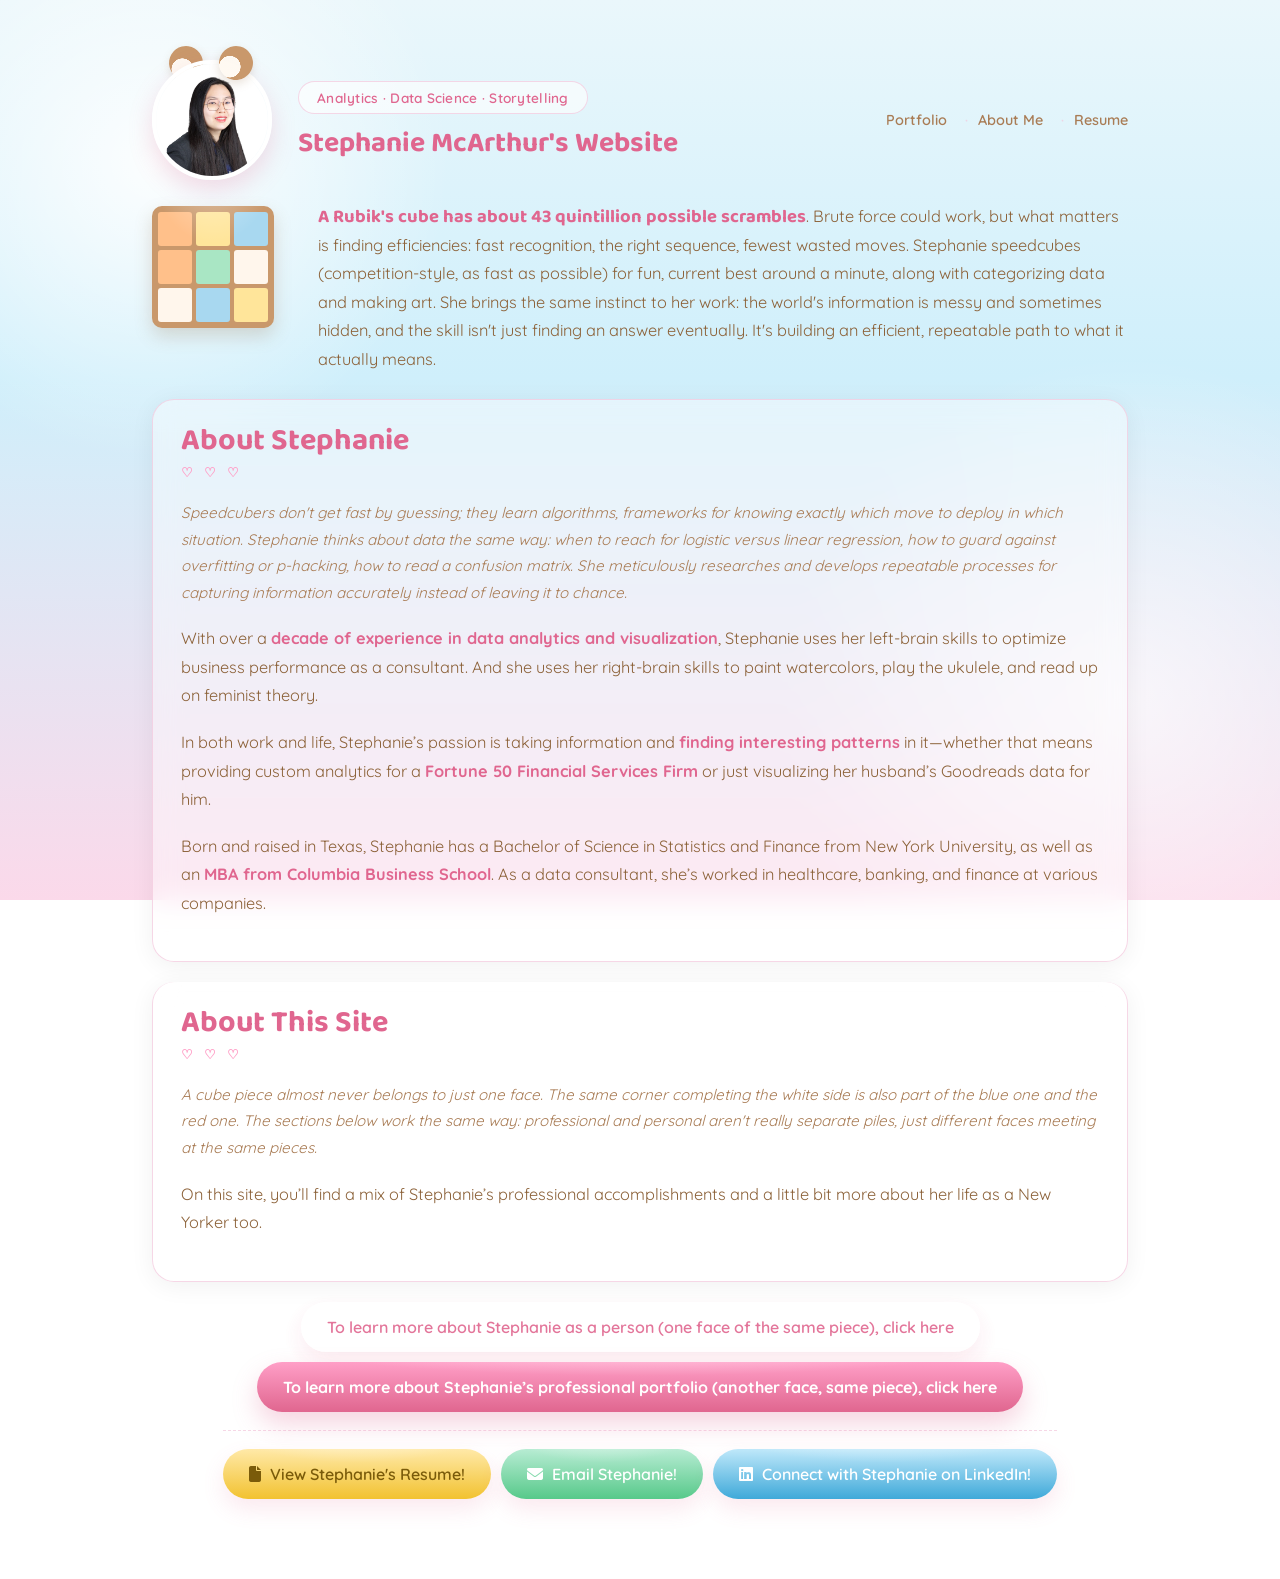
==== index.html @ 8826d3f8 "Add scroll-triggered reveal animation to the landing page: header, hero lockup, both About panels, a" ====
<!doctype html>
<html lang="en">
  <head>
    <meta charset="utf-8">
    <meta name="viewport" content="width=device-width, initial-scale=1">
    <title>Stephanie McArthur</title>

    <!-- Google Fonts: Baloo 2 (rounded, playful, used for headings)
         and Quicksand (rounded, soft, used for body text) -->
    <link href="https://fonts.googleapis.com/css2?family=Baloo+2:wght@500;700&family=Quicksand:wght@400;600;700&display=swap" rel="stylesheet">

    <!-- Font Awesome: icon set used for the envelope/LinkedIn/resume icons in the buttons below -->
    <link
      rel="stylesheet"
      href="https://cdnjs.cloudflare.com/ajax/libs/font-awesome/6.4.0/css/all.min.css"
      integrity="sha512-p/w0U0Gx1nthvC0DtM1kV1Sg1nI0uG8GPLr+ZKoMxRunMeEMxq7xMDBkjuKoa1x2DEGqM4rYh4hZgYUX0wsKAQ=="
      crossorigin="anonymous"
      referrerpolicy="no-referrer"
    />

    <!-- All colors, fonts, and layout rules live in this one shared stylesheet,
         used by index.html, about.html, and portfolio.html -->
    <link rel="stylesheet" href="styles.css">
  </head>
  <!-- "landing-page" class lets styles.css strip away the rounded-card look
       (background/border/shadow) that about.html and portfolio.html still use,
       so this page's content sits directly on the gradient background in
       full-width bands instead of one boxed rectangle. See the long comment
       on ".landing-page .wrap" in styles.css for the reasoning. -->
  <body class="landing-page">
    <div class="wrap">

      <!-- Asymmetric header row: photo + name/eyebrow side by side instead of
           a centered stacked block. Photo stays modest-sized (not a giant
           full-bleed hero image) — this is meant to feel personal, not like
           a billboard. Nav pills pinned top-right. Collapses to stacked/
           centered on mobile (see the @media rule in styles.css). -->
      <div class="site-header reveal">
        <div class="hero-row">
          <div class="hero-photo">
            <!-- Bear ears now anchor to the photo itself instead of a card edge,
                 since there's no more boxed card for them to peek above -->
            <img class="portrait" src="images/linkedin-headshot.jpg" alt="Stephanie McArthur">
          </div>
          <div class="hero-heading">
            <span class="eyebrow">Analytics · Data Science · Storytelling</span>
            <h1>Stephanie McArthur's Website</h1>
          </div>
        </div>

        <!-- Quick nav: lets anyone in a hurry (like a recruiter skimming)
             jump straight to Portfolio/About/Resume without scrolling
             through all the paragraph text below.
             "Portfolio" is styled as the bolder/primary button since that's
             the link most useful to an employer visiting the site. -->
        <div class="quick-nav">
          <a class="quick-link quick-link-primary" href="portfolio.html">Portfolio</a>
          <a class="quick-link" href="about.html">About Me</a>
          <a class="quick-link" href="Stephanie_McArthur_Resume.pdf" target="_blank" rel="noopener">Resume</a>
        </div>
      </div>

      <!-- Hero lockup: the cube grid and the hero paragraph sit side by side
           in one flex row (cube left, text right), instead of stacked as two
           separate centered/left-aligned blocks. This solves two problems at
           once: the cube is no longer a small object stranded alone on a wide
           line, and the paragraph can stretch across the rest of the column,
           which removes the dead band that used to sit on the page's right
           side. Stacks back to vertical (cube above text) on mobile — see
           the @media rule in styles.css. -->
      <div class="hero-lockup reveal reveal-2">

        <!-- 3x3 grid styled like one face of a Rubik's cube. Starts in a
             "scrambled" arrangement, then periodically snaps to a solved
             (single-color) state and back — driven by the script at the
             bottom of this file -->
        <div class="cube-grid" aria-hidden="true">
          <span></span><span></span><span></span>
          <span></span><span></span><span></span>
          <span></span><span></span><span></span>
        </div>

        <!-- This is the landing page's one hero paragraph — combines the
             cube-permutation-group metaphor with the personal details that
             used to sit in a separate paragraph below it (categorizing data,
             making art, best cube-solving time) -->
        <p class="cube-tagline"><span class="lead-in">A Rubik's cube has about 43 quintillion possible scrambles</span>. Brute force could work, but what matters is finding efficiencies: fast recognition, the right sequence, fewest wasted moves. Stephanie speedcubes (competition-style, as fast as possible) for fun, current best around a minute, along with categorizing data and making art. She brings the same instinct to her work: the world's information is messy and sometimes hidden, and the skill isn't just finding an answer eventually. It's building an efficient, repeatable path to what it actually means.</p>

      </div>

      <!-- .content-block wraps each "About ___" section so CSS can add a divider
           and extra spacing between them (see ".content-block + .content-block" in styles.css) -->
      <div class="content-block reveal reveal-3">
        <h2>About Stephanie</h2>
        <p class="cube-bridge">Speedcubers don't get fast by guessing; they learn algorithms, frameworks for knowing exactly which move to deploy in which situation. Stephanie thinks about data the same way: when to reach for logistic versus linear regression, how to guard against overfitting or p-hacking, how to read a confusion matrix. She meticulously researches and develops repeatable processes for capturing information accurately instead of leaving it to chance.</p>
        <p>With over a <strong>decade of experience in data analytics and visualization</strong>, Stephanie uses her left-brain skills to optimize business performance as a consultant. And she uses her right-brain skills to paint watercolors, play the ukulele, and read up on feminist theory.</p>
        <p>In both work and life, Stephanie’s passion is taking information and <strong>finding interesting patterns</strong> in it—whether that means providing custom analytics for a <strong>Fortune 50 Financial Services Firm</strong> or just visualizing her husband’s Goodreads data for him. </p>
        <p>Born and raised in Texas, Stephanie has a Bachelor of Science in Statistics and Finance from New York University, as well as an <strong>MBA from Columbia Business School</strong>. As a data consultant, she’s worked in healthcare, banking, and finance at various companies.</p>
      </div>

      <div class="content-block reveal reveal-4">
        <h2>About This Site</h2>
        <p class="cube-bridge">A cube piece almost never belongs to just one face. The same corner completing the white side is also part of the blue one and the red one. The sections below work the same way: professional and personal aren't really separate piles, just different faces meeting at the same pieces.</p>
        <p>On this site, you’ll find a mix of Stephanie’s professional accomplishments and a little bit more about her life as a New Yorker too.</p>
      </div>

      <!-- Full nav at the bottom of the page, for anyone who scrolled through
           all the text above (as opposed to the "quick-nav" shortcut near the top).
           Split into two .nav-row groups so related buttons sit together:
           1) the two page links (About / Portfolio)
           2) resume + contact methods (email / LinkedIn), separated by a dashed divider -->
      <nav class="reveal reveal-5">
        <div class="nav-row">
          <a class="link link-secondary" href="about.html">To learn more about Stephanie as a person (one face of the same piece), click here</a>
          <a class="link link-primary" href="portfolio.html">To learn more about Stephanie’s professional portfolio (another face, same piece), click here</a>
        </div>
        <div class="nav-row nav-row-contact">
          <a
            class="social-button resume"
            href="Stephanie_McArthur_Resume.pdf"
            target="_blank"
            rel="noopener"
            title="View Stephanie's Resume!"
          >
            <i class="fa-solid fa-file"></i>
            View Stephanie's Resume!
          </a>
          <a
            class="social-button email"
            href="mailto:shlin475@gmail.com"
            title="Email Stephanie"
          >
            <i class="fa-solid fa-envelope"></i>
            Email Stephanie!
          </a>
          <a
            class="social-button linkedin"
            href="https://www.linkedin.com/in/stephanie-mcarthur-00371955/"
            target="_blank"
            rel="noopener"
            title="Connect on LinkedIn"
          >
            <i class="fab fa-linkedin"></i>
            Connect with Stephanie on LinkedIn!
          </a>
        </div>
      </nav>
    </div>

    <script>
      // Randomizes the little cube-face grid under the h1: repeatedly
      // scrambles to random colors, then briefly "solves" to one random
      // color, then scrambles again — a real random shuffle each time,
      // not a fixed repeating pattern.
      (function () {
        var colors = ['#FFF6EC', '#FFE59A', '#FF9EB0', '#FFC08A', '#A9E6C4', '#A8D8F0'];
        var cells = document.querySelectorAll('.cube-grid span');

        function randomColor() {
          return colors[Math.floor(Math.random() * colors.length)];
        }

        function scramble() {
          cells.forEach(function (cell) {
            cell.style.background = randomColor();
          });
        }

        function solve() {
          var solvedColor = randomColor();
          cells.forEach(function (cell) {
            cell.style.background = solvedColor;
          });
        }

        function loop() {
          scramble();
          setTimeout(function () {
            solve();
            setTimeout(loop, 2200);
          }, 2600);
        }

        if (cells.length) {
          loop();
        }
      })();
    </script>

    <script>
      // Scroll reveal: each ".reveal" section (header, hero lockup, the two
      // About panels, bottom nav) starts faded/dropped via CSS, then gets an
      // "is-visible" class added when it scrolls into view, which is what
      // actually triggers the bounce transition (see ".reveal" in styles.css).
      // Unlike a typical "animate once" reveal, this REMOVES the class again
      // when a section scrolls back out of view, so scrolling up and back
      // down re-plays the animation every time — that repeat was requested
      // specifically, not an oversight.
      (function () {
        if (window.matchMedia('(prefers-reduced-motion: reduce)').matches) {
          // Respect the OS-level motion preference: skip the observer
          // entirely and just show everything, no animation at all
          document.querySelectorAll('.reveal').forEach(function (el) {
            el.classList.add('is-visible');
          });
          return;
        }

        var sections = document.querySelectorAll('.reveal');

        var observer = new IntersectionObserver(function (entries) {
          entries.forEach(function (entry) {
            entry.target.classList.toggle('is-visible', entry.isIntersecting);
          });
        }, {
          threshold: 0.15,       // fires once ~15% of the section is on screen
          rootMargin: '0px 0px -8% 0px' // trigger slightly before the very
                                          // bottom edge, so it doesn't wait
                                          // until content is fully in view
        });

        sections.forEach(function (section) {
          observer.observe(section);
        });
      })();
    </script>
  </body>
</html>
---- styles.css ----
/* filename: styles.css
   Shared stylesheet used by index.html, about.html, and portfolio.html.
   Overall look: "kawaii + fruitiger aero" — soft sky gradient background,
   glossy pill-shaped buttons with a glass highlight, rounded cream card,
   bear-ear silhouettes peeking above the card (a nod to Rilakkuma),
   Baloo 2 for headings and Quicksand for body text. */

/* ---- Color/shadow variables, reused everywhere below via var(--name) ----
   Changing a value here updates it site-wide, instead of hunting down
   every place a color was used. */
:root{
  --sky-top:#EAF7FB;      /* background gradient: top of the sky */
  --sky-mid:#CFEFFB;      /* background gradient: middle of the sky */
  --sky-bottom:#FBD9EA;   /* background gradient: bottom, fades into pink */
  --panel:rgba(255,249,241,.92);      /* the cream card background (.wrap) */
  --panel-border:rgba(243,198,220,.7); /* soft pink border used on cards/dividers */
  --title:#E0668F;        /* main pink accent color, used for headings + primary buttons */
  --text:#8C6239;         /* body text color (warm brown) */
  --text-soft:#A97C55;    /* slightly lighter brown, used for photo captions */
  --white:#fff;
  --shadow:0 18px 45px rgba(224,102,143,.18);      /* big soft shadow under the main card */
  --shadow-soft:0 10px 22px rgba(224,102,143,.14);  /* smaller shadow under buttons */
  --btn:#fff;             /* button background (top of gradient) */
  --btn-hover:#FFF0F6;    /* button background on hover */
  --ear:#C9986B;          /* brown color for the bear-ear shapes above the card */
  --green1:#B7ECD3;       /* email button gradient, light green */
  --green2:#57C98A;       /* email button gradient, darker green */
  --blue1:#BFE8FA;        /* LinkedIn button gradient, light blue */
  --blue2:#3FA9D9;        /* LinkedIn button gradient, darker blue */
}

/* Makes width/height calculations include padding+border everywhere,
   so padding doesn't unexpectedly enlarge elements past their set width */
*{
  box-sizing:border-box;
}

/* Page background: a soft blue-to-pink vertical gradient plus two faint
   white "glow" spots in the corners, meant to evoke the 2000s
   "fruitiger aero" look (sky gradients + glassy highlights) */
body{
  margin:0;
  min-height:100vh;
  padding:40px 16px;
  font-family:"Quicksand", "Trebuchet MS", sans-serif;
  color:var(--text);
  background:
    radial-gradient(circle at 12% 18%, rgba(255,255,255,.9), transparent 22%),
    radial-gradient(circle at 88% 78%, rgba(255,255,255,.7), transparent 26%),
    linear-gradient(180deg, var(--sky-top), var(--sky-mid) 42%, var(--sky-bottom));
  background-attachment:fixed;
}

/* The big rounded cream card that holds each page's content.
   backdrop-filter gives a subtle frosted-glass blur to whatever
   shows through it (mostly just the background gradient here). */
.wrap{
  position:relative;
  max-width:760px;
  margin:0 auto;
  padding:36px 30px 40px;
  text-align:center;
  background:var(--panel);
  border:1px solid var(--panel-border);
  border-radius:32px;
  box-shadow:var(--shadow);
  backdrop-filter:blur(2px);
}

/* On the landing page specifically, strip away the card look entirely —
   no background, border, shadow, or blur — so the content sits directly
   on the page's gradient background in full-width bands instead of one
   boxed rectangle. This was the fix for the "rounded box floating on a
   gradient" look that reads as a generic AI-template layout. Text inside
   left-aligns instead of centering (see the "p" override below), while
   the box itself stays centered on the page — an earlier attempt at also
   left-anchoring the box itself left a large, unstructured empty area on
   the right with nothing in it, which read as broken rather than
   intentional. About and Portfolio pages keep the original boxed,
   centered look for now.
   WIDTH HISTORY, because this number has been fought over: 860px was the
   stable width while the cube and paragraph were separate stacked blocks
   (a 1140px attempt got reverted — it stretched the mismatch between the
   centered cube and the left-hugging text). Now that the cube and hero
   paragraph share one flex row (.hero-lockup below) that mismatch can't
   recur, and 1000px buys the header enough room for photo + name + nav
   to fit on a single line at common desktop widths, which 860px did not
   (the nav was wrapping onto its own orphan line under the title). */
.landing-page .wrap{
  max-width:1000px;
  padding:20px 12px 40px;
  background:none;
  border:none;
  box-shadow:none;
  backdrop-filter:none;
  text-align:left;
}

/* Paragraphs normally center themselves as a block (margin:0 auto, from
   the base "p" rule elsewhere in this file) even once text-align is set
   to left — text-align only affects the text INSIDE the box, not the
   box's own position. This override left-anchors the paragraph boxes
   themselves too, so they don't just have left-ragged text sitting in an
   otherwise still-centered column. Measure bumped from the base 660px to
   720px: ~75 characters per line, the top of the comfortable reading
   range, so the sections below the hero fill more of the wider 1000px
   column without becoming exhausting to read. Going wider than this
   trades readability for whitespace-filling, which isn't worth it — the
   full-width hero lockup and the content-block panels below already
   bound the column's right edge above and between these paragraphs. */
.landing-page .wrap p{
  max-width:720px;
  margin-left:0;
  margin-right:auto;
}

/* The quick-nav keeps its right-pinned alignment (justify-content plus
   margin-left:auto), so the header still frames the page's right edge. */

/* Hero lockup: cube on the left, hero paragraph filling the rest of the
   row. Replaces the old stacked arrangement, which had two failure modes
   we hit in sequence: a centered cube floating on its own axis against
   left-aligned text (read as accidental asymmetry), then a left-aligned
   cube sitting alone on a wide empty line (read as stranded). Putting
   the paragraph beside it gives the cube a reason to be where it is. */
.hero-lockup{
  display:flex;
  align-items:flex-start;  /* top-align, NOT stretch/center — the paragraph
                              is much taller than the cube, and centering
                              would float the cube weirdly in the middle
                              of the text block's height */
  gap:44px; /* was 30px — with the cube's own border sitting right at that
    edge, 30px read as the text touching the cube rather than two paired
    elements with breathing room between them */
  margin-bottom:26px;
}

/* Landing-page cube sizing/spacing inside the lockup. Cells bumped from
   the base 24px to 34px: next to a full-width paragraph the 88px-wide
   base cube read as an icon rather than a co-equal hero element, and the
   bigger face also carries the scramble/solve animation better. Scoped
   to .landing-page so the About and Portfolio cubes keep the base size
   that suits their centered layouts.
   margin:4px 0 0 — the 4px nudges the cube's top edge down to optically
   align with the cap height of the paragraph's first (lead-in) line,
   and the explicit 0 right margin matters: the base rule's shorthand
   sets margin-right:auto, and inside a flex row an auto margin eats the
   free space, which would shove the paragraph to the far right. */
.landing-page .cube-grid{
  grid-template-columns:repeat(3, 34px);
  grid-template-rows:repeat(3, 34px);
  gap:4px;
  padding:6px;
  margin:4px 0 0;
}

/* The hero paragraph fills the row beside the cube. flex:1 takes all
   remaining width, so the base p / .landing-page .wrap p max-width caps
   must be lifted here (max-width:none) or the paragraph would stop at
   720px and strand the leftover space again. Extra .landing-page prefix
   keeps this rule's specificity above ".landing-page .wrap p". */
.landing-page .hero-lockup .cube-tagline{
  flex:1;
  max-width:none;
  margin:0;
}

/* Bottom nav buttons used to sit centered while everything above them was
   left-aligned, which read as accidental. Since then the content-block
   panels above now bound the column visually on their own, so the mismatch
   argument no longer applies — centered here reads as a deliberate closing
   flourish under the panels rather than a stray leftover axis. Left the
   base .nav-row / nav rules (both centered) in charge again; no landing-
   page override needed. */

/* The two "bear ears" peeking above the card. Each is a circle with a
   radial-gradient that fakes a lighter inner-ear patch, then rotated
   slightly outward so they read as a pair of ears rather than two plain dots.
   NOTE: on the landing page these are turned off here (see
   ".landing-page .wrap::before" below) and re-anchored to the photo instead,
   since there's no more card edge for them to peek above. */
.wrap::before,
.wrap::after{
  content:"";
  position:absolute;
  top:-24px;
  width:44px;
  height:44px;
  border-radius:50%;
  background:radial-gradient(circle at 35% 65%, var(--panel) 34%, var(--ear) 35%);
  box-shadow:0 4px 10px rgba(140,98,57,.18);
}

.wrap::before{
  left:37%;
  transform:rotate(-14deg);
}

.wrap::after{
  left:57%;
  transform:rotate(14deg);
}

.landing-page .wrap::before,
.landing-page .wrap::after{
  content:none;
}

/* Site header: name/photo on the left, quick-nav pills pinned to the
   top-right — the standard "logo left, nav right" pattern real sites use.
   Wraps to stacked on mobile (see the @media rule near the bottom). */
.site-header{
  display:flex;
  align-items:center;
  justify-content:space-between;
  flex-wrap:wrap;
  gap:16px;
  margin-bottom:22px;
}

/* Asymmetric header row: photo beside the name/eyebrow instead of both
   centered and stacked. This is the main visual break from the
   "everything centered in a box" template pattern — photo stays modest
   sized on purpose, this isn't meant to read as a big hero image. */
.hero-row{
  display:flex;
  align-items:center;
  justify-content:flex-start;
  gap:26px;
  text-align:left;
}

.hero-photo{
  position:relative;
  flex-shrink:0;
}

/* Bear ears, re-anchored to the photo instead of the (now missing) card
   edge — arguably a nicer spot for them anyway, peeking above her actual
   picture rather than an abstract box */
.hero-photo::before,
.hero-photo::after{
  content:"";
  position:absolute;
  top:-14px;
  width:34px;
  height:34px;
  border-radius:50%;
  background:radial-gradient(circle at 35% 65%, var(--panel) 34%, var(--ear) 35%);
  box-shadow:0 4px 10px rgba(140,98,57,.18);
}

.hero-photo::before{
  left:14%;
  transform:rotate(-14deg);
}

.hero-photo::after{
  left:56%;
  transform:rotate(14deg);
}

.hero-heading{
  text-align:left;
}

.hero-heading .eyebrow{
  margin-left:0;
  margin-right:0;
}

.hero-heading h1{
  margin:0;
  font-size:clamp(1.4rem, 2.2vw, 1.9rem); /* smaller than the base h1 rule —
    the header needs room for the quick-nav to sit alongside it on one line.
    Max lowered from 2.1rem to 1.9rem: at 2.1rem the photo + name + nav
    added up to slightly MORE than the 1000px column's content width, so
    the nav wrapped onto its own orphan line under the title (and looked
    broken). 1.9rem leaves ~40px of slack. If the name or nav labels ever
    get longer, re-check this math before anything else. */
}

/* Compact row of 3 links (Portfolio / About Me / Resume) — pinned to
   the top-right of .site-header. Plain text links now, not pill buttons,
   separated by a small dot, closer to a normal site's header nav.
   "margin-left:auto" is the important part here: if .site-header ever
   runs out of room and wraps this onto its own line below the hero-row,
   a lone wrapped flex item under "justify-content:space-between" collapses
   to the LEFT edge by default (there's nothing to be "between" anymore) —
   margin-left:auto overrides that and keeps it pinned right regardless. */
.quick-nav{
  display:flex;
  align-items:center;
  justify-content:flex-end;
  flex-wrap:wrap;
  margin:0 0 0 auto;
}

/* A small separator dot between each nav link, added via CSS rather than
   in the HTML so it's not read aloud by screen readers as content */
.quick-nav a + a{
  margin-left:18px;
}

.quick-nav a + a::before{
  content:"·";
  margin-right:10px;
  color:var(--panel-border);
}

.quick-link{
  text-decoration:none;
  font-family:"Quicksand", sans-serif;
  font-weight:600;
  font-size:.9rem;
  color:var(--text-soft);
  transition:color .16s ease;
}

.quick-link:hover{
  color:var(--title);
  text-decoration:underline;
}

/* Previously styled bolder/pink to flag "Portfolio" as the link most
   useful to a recruiter skimming the page — dropped, because that same
   pink+bold treatment is also how a current-page indicator would look,
   and this link sits on the one page that ISN'T Portfolio. All three
   quick-nav links now share the plain .quick-link look, so nothing
   implies you're already on the page it points to. */
.quick-link-primary{
  color:var(--text-soft);
  font-weight:600;
}

.quick-link-primary:hover{
  color:var(--title);
}

/* Wraps each "About ___" section on the landing page so the CSS rule
   right below it can add a divider + extra spacing between them */
.content-block{
  margin:0 auto 8px;
}

/* Adds a dashed line + gap ABOVE any content-block that directly follows
   another one — so "About Stephanie" and "About This Site" read as two
   separate blocks instead of one continuous wall of text */
.content-block + .content-block{
  margin-top:18px;
  padding-top:30px;
  border-top:1px dashed var(--panel-border);
}

/* On the landing page, the content blocks become soft panels — same card
   language as the portfolio's .history-card and the About page's
   .quickfacts, so it's the site's own established vocabulary, not a new
   pattern. Reason: below the hero, the 720px reading column left a wide
   band of raw gradient on its right with nothing bounding it, which read
   as missing content ("too much whitespace"). The same space INSIDE a
   panel reads as padding. Widening the text instead was rejected — past
   ~75 characters a line, readability drops, and it would only trade a
   visible problem for an invisible one. The header and hero lockup stay
   directly on the gradient, so this doesn't recreate the old
   "one centered card holding everything" template look. */
.landing-page .content-block{
  background:rgba(255,255,255,.42);
  border:1px solid var(--panel-border);
  border-radius:22px;
  padding:24px 28px 26px;
  backdrop-filter:blur(14px);
  -webkit-backdrop-filter:blur(14px); /* Safari/iOS still needs the prefix */
  box-shadow:0 4px 24px rgba(0,0,0,.06); /* soft lift, matches --shadow's
    softness elsewhere on the site rather than a harsher generic glass
    shadow, so it stays in the kawaii/Frutiger Aero register instead of
    reading as a Bootstrap-style card */
}

/* Panels are visually separate boxes now, so the dashed divider between
   flat sections (from the base rule above) is redundant — a divider
   between two bordered panels reads as clutter. Gap does the separating.
   padding-top matches the panel's own top padding instead of the old
   divider spacing. */
.landing-page .content-block + .content-block{
  border-top:none;
  padding-top:24px;
  margin-top:20px;
}

/* Each panel's first heading doesn't need the base h2's 28px top margin —
   the panel's own padding already provides the headroom, and the double
   spacing pushed the heading visibly off-balance toward the bottom */
/* Each panel's first heading doesn't need the base h2's 28px top margin —
   the panel's own padding already provides the headroom, and the double
   spacing pushed the heading visibly off-balance toward the bottom */
.landing-page .content-block h2{
  margin-top:0;
}

/* Scroll-reveal: sections start faded, dropped down, and slightly shrunk,
   then animate to their resting state when ".is-visible" gets toggled on
   by the IntersectionObserver at the bottom of index.html. The class gets
   REMOVED when a section scrolls back out of view too, so this replays
   every time you scroll past a section, not just once on first load —
   that repeat behavior was a deliberate choice, not a bug to fix later.
   cubic-bezier(.34,1.56,.64,1) is a "back-out" curve: it overshoots past
   1 before settling, which is what actually reads as a bounce rather than
   a plain ease — a linear or ease-out curve here would just look like an
   ordinary fade, not "playful." Scoped to the landing page only. */
.landing-page .reveal{
  opacity:0;
  transform:translateY(28px) scale(.94);
  transition:opacity .55s cubic-bezier(.34,1.56,.64,1),
             transform .65s cubic-bezier(.34,1.56,.64,1);
}

.landing-page .reveal.is-visible{
  opacity:1;
  transform:translateY(0) scale(1);
}

/* Staggered per-section delay, via explicit "reveal-N" classes rather than
   ":nth-of-type" — nth-of-type counts position among ALL sibling <div>s,
   not just ".reveal" ones, and site-header/hero-lockup are divs too, so
   an nth-of-type-based selector here would silently never match the
   content-block panels at all. Explicit classes avoid that trap entirely
   and stay correct even if the section order in index.html ever changes. */
.landing-page .reveal-2{
  transition-delay:.06s;
}

.landing-page .reveal-3{
  transition-delay:.1s;
}

.landing-page .reveal-4{
  transition-delay:.14s;
}

.landing-page .reveal-5{
  transition-delay:.16s;
}

/* Users who've asked their OS to minimize motion get the end state
   immediately with no animation at all — the "prefers-reduced-motion"
   check in the script below adds "is-visible" straight away without ever
   registering the observer, but this transition:none is a second layer
   of safety in case JS is slow to run or blocked entirely */
@media (prefers-reduced-motion: reduce){
  .landing-page .reveal{
    opacity:1;
    transform:none;
    transition:none;
  }
}

/* Paragraphs inside the content panels need to fill the panel, not stop
   at the 720px measure from ".landing-page .wrap p" above — the panels
   themselves are already the full column width, so a 720px cap inside
   them left a permanent empty stripe on the right, the exact whitespace
   problem the panels were built to solve, just relocated inside the box.
   Extra ".landing-page" prefix keeps specificity above that base rule. */
.landing-page .content-block p{
  max-width:none;
}

/* Small pill-shaped label above the photo on the landing page, e.g.
   "Data Consultant · Analytics · Data Science · Storytelling" */
.eyebrow{
  display:inline-block;
  margin:2px auto 14px;
  padding:7px 18px;
  border-radius:999px;
  background:rgba(255,255,255,.6);
  border:1px solid var(--panel-border);
  color:var(--title);
  font-family:"Quicksand", sans-serif;
  font-weight:600;
  font-size:.85rem;
  letter-spacing:.02em;
}

/* Circular profile photo at the top of the landing page */
.portrait{
  width:120px;
  height:120px;
  margin:4px auto 14px;
  border-radius:50%;
  object-fit:cover;   /* crops the photo to fill the circle without stretching it */
  border:4px solid var(--white);
  box-shadow:0 10px 24px rgba(224,102,143,.22);
  position:relative;
}

/* Inside .hero-row's flex layout the old auto-centering margin isn't
   needed (and looks off in a side-by-side layout), so it's reset here */
.hero-photo .portrait{
  margin:0;
}

/* 3x3 grid styled like one face of a Rubik's cube, sitting under the h1
   on the landing page as a decorative "signature" element. The dark
   background peeking through the grid gaps mimics the black plastic
   body between real cube stickers. */
.cube-grid{
  position:relative;
  overflow:hidden;
  display:grid;
  grid-template-columns:repeat(3, 24px);
  grid-template-rows:repeat(3, 24px);
  gap:3px;
  width:fit-content;
  margin:6px auto 22px;
  padding:5px;
  background:var(--ear);
  border-radius:10px;
  box-shadow:0 8px 18px rgba(140,98,57,.22);
}

.cube-grid span{
  border-radius:3px;
  transition:background-color .5s ease;  /* smooths the color swaps driven by the script in index.html */
}

/* Glossy highlight sheen across the whole grid (same trick used on the
   buttons elsewhere), sits on top of all 9 cells at once */
.cube-grid::before{
  content:"";
  position:absolute;
  top:-40%;
  left:-10%;
  width:120%;
  height:80%;
  background:radial-gradient(ellipse at top, rgba(255,255,255,.5), transparent 62%);
  pointer-events:none;
}

/* Visually hides text while keeping it readable to screen readers — used
   on the About page's static hobby cube so each color-coded cell still
   announces what it stands for, even though sighted users get that
   info from the "title" tooltip on hover instead */
.sr-only{
  position:absolute;
  width:1px;
  height:1px;
  padding:0;
  margin:-1px;
  overflow:hidden;
  clip:rect(0,0,0,0);
  white-space:nowrap;
  border:0;
}

/* About page's STATIC hobby cube (see the long comment in about.html for
   why this one doesn't animate like the other two). Each cell gets a
   fixed color standing for one hobby, plus a subtle hover lift so it's
   clear the cells are individually meaningful, not just decoration. */
.hobby-cell{
  position:relative;
  display:flex;
  align-items:center;
  justify-content:center;
  cursor:default;
  transition:transform .15s ease;
  color:#6B4A2E;  /* shared dark ink color for every icon, so they read
                      clearly against any of the light pastel cell colors */
}

.hobby-cell:hover,
.hobby-cell:focus{
  transform:scale(1.12);
}

/* Every hand-drawn SVG icon shares this sizing — small enough to fit the
   ~24px cell with breathing room, using currentColor so they all pick up
   the ink color set on .hobby-cell above without needing per-icon rules */
.hobby-icon{
  width:15px;
  height:15px;
}

.hobby-art{ background:#FF9EB0; }
.hobby-ukulele{ background:#FFE59A; }
.hobby-volunteering{ background:#A9E6C4; }
.hobby-cube{ background:#A8D8F0; }
.hobby-yoga{ background:#FFC08A; }
.hobby-asl{ background:#D9C4F0; }
.hobby-husband{ background:#FFB199; }
.hobby-blank{ background:#EFE9DE; }



/* Headings use Baloo 2 (the rounded display font) in the pink accent color */
h1,
h2{
  margin:0 0 18px;
  color:var(--title);
  line-height:1.15;
  font-family:"Baloo 2", "Trebuchet MS", sans-serif;
  font-weight:700;
}

h1{
  font-size:clamp(2rem,4vw,2.9rem); /* scales between 2rem and 2.9rem depending on screen width */
  margin-top:10px;
}

h2{
  margin-top:28px;
  font-size:clamp(1.4rem,3vw,1.9rem);
}

/* Small row of heart symbols under every h2, a recurring kawaii motif */
h2::after{
  content:"♡ ♡ ♡";
  display:block;
  margin-top:8px;
  color:#ff9fc7;
  font-size:.8rem;
  letter-spacing:4px;
}

p{
  max-width:660px;
  margin:0 auto 18px;
  line-height:1.75;
  font-size:1.02rem;
}

/* Bolded phrases inside paragraphs (via <strong>) get the pink accent
   color too, so they visually "pop" instead of just looking like plain
   black bold text */
p strong,
li strong{
  color:var(--title);
  font-weight:700;
}

/* Landing page's main hero paragraph: the cube-permutation-group metaphor
   combined with personal details (see the comment further down in this
   file, above .cube-tagline in index.html, for the full context) */
.cube-tagline{
  margin:-6px auto 22px;
}

/* The opening hook sentence ("A Rubik's cube has about 43 quintillion...")
   gets bumped up in size/weight and colored with the accent pink, so it
   reads as a bold opening line that pulls the eye in, rather than blending
   into the rest of the paragraph at normal body-text size */
.lead-in{
  font-family:"Baloo 2", sans-serif;
  font-weight:700;
  font-size:1.15rem;
  color:var(--title);
  line-height:1.35;
}

/* Same treatment for the shorter cube-metaphor callback lines woven into
   the "About Stephanie" and "About This Site" sections */
.cube-bridge{
  font-style:italic;
  font-size:.95rem;
  color:var(--text-soft);
}

ul{
  margin:0 auto 20px;
}

/* Bottom navigation area on the landing page. Stacks its child .nav-row
   groups vertically, with space between them */
nav{
  display:flex;
  flex-direction:column;
  align-items:center;
  gap:18px;
  margin-top:20px;
}

/* Each .nav-row lays its buttons out horizontally (side by side, wrapping
   to a new line if needed) instead of one long vertical stack */
.nav-row{
  display:flex;
  flex-direction:row;
  flex-wrap:wrap;
  align-items:center;
  justify-content:center;
  gap:10px;
  width:auto;
}

/* The second row (resume/email/LinkedIn) gets a dashed divider above it,
   visually separating "page links" from "contact methods" */
.nav-row-contact{
  padding-top:18px;
  border-top:1px dashed var(--panel-border);
}

/* Inside a .nav-row specifically, buttons still shrink to fit their text
   (rather than the much wider min(100%,520px) default below), but sized
   up from an earlier, smaller pass (padding 10px 18px, font .85rem) that
   read as flat text links rather than buttons. Matching the base link
   padding/font size here makes them look and feel like the same button
   family as the rest of the site instead of a scaled-down variant. */
.nav-row .link,
.nav-row .social-button{
  width:auto;
  padding:15px 26px;
  font-size:1rem;
}

/* Base look shared by every pill-shaped button/link across the whole site:
   the "About"/"Portfolio" links, email/LinkedIn/resume buttons, the art
   gallery toggle buttons, and the "back to home" links */
.link,
.social-button,
.art-btn,
.back-link{
  position:relative;
  overflow:hidden;
  display:inline-flex;
  align-items:center;
  justify-content:center;
  gap:.55rem;
  width:min(100%,520px);  /* full width up to a 520px cap, overridden smaller inside .nav-row */
  padding:15px 22px;
  border:none;
  border-radius:999px;
  text-decoration:none;
  font:inherit;
  font-weight:600;
  color:var(--title);
  background:linear-gradient(180deg, var(--white), var(--btn));
  box-shadow:var(--shadow-soft);
  transition:transform .18s ease, background .18s ease, box-shadow .18s ease;
  cursor:pointer;
}

/* Glossy highlight arc across the top of every button (same technique
   as .quick-link::before and .cube-grid::before above) */
.link::before,
.social-button::before,
.art-btn::before,
.back-link::before{
  content:"";
  position:absolute;
  top:-60%;
  left:-10%;
  width:120%;
  height:100%;
  background:radial-gradient(ellipse at top, rgba(255,255,255,.65), transparent 62%);
  pointer-events:none;
}

.link:hover,
.social-button:hover,
.art-btn:hover,
.back-link:hover{
  transform:translateY(-2px);
  background:linear-gradient(180deg, var(--white), var(--btn-hover));
  box-shadow:0 14px 28px rgba(224,102,143,.18);
}

/* Social buttons use white text since their backgrounds are solid colors
   (set individually below) rather than the pale white/pink gradient
   used by plain .link buttons */
.social-button{
  color:var(--white);
}

.social-button.email{
  background:linear-gradient(180deg, var(--green1), var(--green2));
}

.social-button.linkedin{
  background:linear-gradient(180deg, var(--blue1), var(--blue2));
}

.social-button.resume{
  background:linear-gradient(180deg, #FFE9A8, #F2C230);
  color:#7a5b0a;
}

/* Stronger/bolder version of .link, used for the "Portfolio" link at the
   bottom of the landing page — solid pink fill instead of the plain
   white/pink gradient, so it visually outranks the "About" link next to it */
.link-primary{
  color:var(--white);
  background:linear-gradient(180deg, #ff9fc7, var(--title));
  box-shadow:0 12px 26px rgba(224,102,143,.28);
  font-weight:700;
}

.link-primary:hover{
  background:linear-gradient(180deg, #ffb0d2, #d1567f);
}

/* The "About" link is left mostly as default, just slightly less opaque
   so it visually reads as the secondary/quieter option next to Portfolio */
.link-secondary{
  opacity:.9;
}

.art-btn{
  width:auto;
  min-width:260px;
}

.back-link{
  width:auto;
  min-width:220px;
}

i{
  font-size:1rem;
}

/* Default styling for any plain <img> not covered by a more specific rule
   below (e.g. gallery/portrait images override this with their own rules) */
img{
  max-width:100%;
  display:block;
  border-radius:20px;
}

/* ============================= Projects page ============================= */

/* The "Professional History & Skillset" box at the top of portfolio.html */
.history-card{
  text-align:left;
  padding:24px 28px;
  margin-bottom:26px;
  background:rgba(255,255,255,.5);
  border:1px solid var(--panel-border);
  border-radius:22px;
}

/* Each "Education" / "Industry Experience" / "Technical" row inside the
   skills card — a label above a wrapped row of individual tag chips,
   instead of one long comma-separated sentence */
.skill-group{
  margin-bottom:18px;
}

.skill-group:last-child{
  margin-bottom:0;
}

.skill-label{
  display:block;
  font-family:"Baloo 2", sans-serif;
  font-weight:700;
  font-size:.85rem;
  color:var(--title);
  text-transform:uppercase;
  letter-spacing:.04em;
  margin-bottom:8px;
}

.skill-tags{
  display:flex;
  flex-wrap:wrap;
  gap:8px;
}

.skill-tag{
  display:inline-block;
  padding:6px 14px;
  border-radius:999px;
  background:var(--paper, rgba(255,255,255,.7));
  border:1px solid var(--panel-border);
  font-size:.85rem;
  color:var(--text);
}

/* Certified tags get a soft pastel green fill (same green family as the
   email button elsewhere on the site), so the credential is visible at a
   glance through color alone — no icon font dependency needed */
.skill-tag-certified{
  background:#DFF6E8;
  border-color:#8FD1AC;
  color:#2C6B47;
  font-weight:600;
}

/* Tiny legend under a skill-tags row, explaining what the colors mean via
   small matching color swatches instead of text alone */
.skill-legend{
  max-width:none;
  margin:8px 0 0;
  font-size:.78rem;
  color:var(--text-soft);
  display:flex;
  align-items:center;
  gap:4px;
}

.legend-dot{
  display:inline-block;
  width:10px;
  height:10px;
  border-radius:50%;
  margin-right:2px;
}

.legend-dot-certified{
  background:#8FD1AC;
}

/* Small supplemental aside under the skills row — for things like the
   Microsoft Excel World Championship training, which is a fun extra detail
   rather than a qualifier on her actual skill level with the tool */
.skill-note{
  max-width:none;
  margin:4px 0 0;
  font-size:.78rem;
  font-style:italic;
  color:var(--text-soft);
}

/* Container for the 3 project cards — a plain vertical list with no
   bullets, each item spaced out with a gap */
.project-list{
  list-style:none;
  padding:0;
  margin:24px auto;
  display:flex;
  flex-direction:column;
  gap:16px;
}

/* Each individual project box. Padding moved from the card itself onto
   .project-card-body below, since the thumbnail image now needs to sit
   flush against the card's top edge and side edges (no gap around it) */
.project-card{
  text-align:left;
  overflow:hidden;  /* clips the thumbnail's corners to match the card's border-radius */
  background:rgba(255,255,255,.5);
  border:1px solid var(--panel-border);
  border-radius:22px;
}

/* Thumbnail container: fixed height so all 3 cards line up evenly even
   though the actual dashboard screenshots are different shapes. Uses
   object-fit:contain (not cover) so dashboard text/axis labels never get
   cropped off — a light background fills any empty space instead. */
.project-thumb{
  display:flex;
  align-items:center;
  justify-content:center;
  height:200px;
  background:#fff;
  border-bottom:1px solid var(--panel-border);
}

.project-thumb img{
  width:100%;
  height:100%;
  object-fit:contain;
  border-radius:0;  /* overrides the site-wide default "img{border-radius:20px}" rule,
                        since this image should sit flush inside its container */
}

.project-card-body{
  padding:20px 24px;
}

.project-card a{
  font-family:"Baloo 2", sans-serif;
  font-weight:700;
  font-size:1.1rem;
  color:var(--title);
  text-decoration:none;
}

.project-card a:hover{
  color:#c94b7a;
}

.project-card p{
  max-width:none;
  margin:8px 0 0;
  font-size:.95rem;
}

/* ============================= Lightbox popup ============================= */
/* Used on about.html: clicking any gallery thumbnail opens this full-screen
   dark overlay with a bigger version of that image. Hidden by default
   (display:none) — about.html's JS switches it to display:flex on click. */
.lightbox{
  display:none;
  position:fixed;   /* NOTE: this only works correctly because the lightbox's
                        HTML sits OUTSIDE any element using backdrop-filter/
                        transform (like .wrap) — see the comment in about.html */
  inset:0;           /* shorthand for top:0; right:0; bottom:0; left:0 — covers the whole screen */
  z-index:100;       /* sits above everything else on the page */
  background:rgba(33,20,25,.82);  /* dark semi-transparent overlay */
  align-items:center;
  justify-content:center;
  flex-direction:column;
  gap:14px;
  padding:30px;
  cursor:zoom-out;   /* shows a "zoom out" cursor, hinting that clicking closes it */
}

.lightbox img{
  max-width:min(90vw,720px);
  max-height:78vh;
  width:auto;
  border-radius:18px;
  box-shadow:0 20px 50px rgba(0,0,0,.4);
}

.lightbox p{
  color:var(--white);
  max-width:600px;
  font-size:.95rem;
  text-align:center;
  margin:0;
}

.lightbox-close{
  position:absolute;
  top:20px;
  right:28px;
  color:var(--white);
  font-size:2.2rem;
  line-height:1;
  cursor:pointer;
}

/* ============================= About page ============================= */
/* Everything below with an ".about-page" prefix only applies on about.html,
   since that's the only page whose <body> has class="about-page" */

/* Two-column CSS grid: a fixed 240px-wide sidebar column, then the main
   content takes up the rest of the space (1fr) */
.about-layout{
  display:grid;
  grid-template-columns:240px 1fr;
  gap:32px;
  align-items:start;
}

/* "sticky" means the sidebar stays in view while you scroll the main
   column next to it, up until it hits the top of the page (top:24px) */
.about-sidebar{
  position:sticky;
  top:24px;
  text-align:center;
}

/* The self-portrait photo in the About page sidebar */
.about-photo{
  width:100%;
  max-width:220px;
  border-radius:24px;
  border:4px solid var(--white);
  box-shadow:0 12px 26px rgba(224,102,143,.2);
  margin:0 auto 18px;
}

/* The "Favorites" card sitting under the photo in the sidebar */
.quickfacts{
  background:rgba(255,255,255,.45);
  border:1px solid var(--panel-border);
  border-radius:22px;
  padding:18px 20px 6px;
  text-align:left;
}

/* These 3 rules are scoped as ".about-page .quickfacts ___" (rather than
   just ".quickfacts ___") specifically so they win over the more general
   ".about-page h2" / ".about-page ul" rules further down this file —
   two rules of otherwise-equal specificity are decided by which one
   appears LAST in the file, so the extra ".about-page" prefix here
   guarantees these always take priority regardless of order */
.about-page .quickfacts h2{
  font-size:1.2rem;
  margin-top:0;
  text-align:center;
}

.about-page .quickfacts h2::after{
  font-size:.7rem;
}

.about-page .quickfacts ul{
  max-width:none;
  padding-left:20px;
  font-size:.9rem;
  line-height:1.55;
  background:none;   /* cancels out the card-style background from ".about-page ul" below,
                         so the Favorites list doesn't end up double-boxed */
  border-radius:0;
}

.about-page .wrap{
  max-width:960px;   /* About page's card is wider than other pages, to fit the two-column layout */
  text-align:left;
  padding:40px 42px 44px;
}

/* Centers the eyebrow/cube-grid/tagline intro block, since the rest of
   this page is left-aligned (see ".about-page .wrap" above) but these
   identity elements should match the centered look they have on the
   other two pages */
.about-intro{
  text-align:center;
  margin-bottom:8px;
}

.about-page h1,
.about-page h2{
  text-align:center;
}

.about-page p{
  max-width:820px;
  text-align:center;
}

/* Generic boxed-card look applied to every <ul> on the About page
   (hobbies list, volunteering list) — the Favorites list inside .quickfacts
   overrides this via the more specific rule above */
.about-page ul{
  max-width:760px;
  padding:18px 28px 18px 44px;
  text-align:left;
  line-height:1.65;
  background:rgba(255,255,255,.4);
  border-radius:22px;
}

.about-page li{
  margin-bottom:8px;
}

/* Both galleries (#gallery = art, #gallery2 = personal photos) share this
   class. Hidden until toggled open by the buttons above them (see the
   toggleGallery() JS function in about.html). Uses flexbox with wrapping
   so thumbnails flow into rows and center themselves. */
.about-page .gallery{
  display:none;
  max-width:860px;
  margin:18px auto 30px;
  text-align:center;
  flex-wrap:wrap;
  justify-content:center;
  align-items:flex-start;  /* IMPORTANT: without this, flexbox's default
                               "stretch" alignment forces every image in a
                               row to match the tallest one's height, which
                               visibly distorts/squashes any image with a
                               different aspect ratio than its neighbors */
  gap:16px;
}

/* Every image inside a gallery gets the same fixed-size crop, so thumbnails
   line up neatly in a grid no matter each photo's original dimensions.
   object-fit:cover crops (rather than stretches) the image to fill that box. */
.about-page .gallery img{
  width:min(220px,100%);
  height:200px;
  object-fit:cover;
  border-radius:16px;
}

/* Used only in #gallery2, where each photo is wrapped in a <figure> so it
   can have a caption underneath it */
.about-page figure{
  display:inline-block;
  width:min(240px,100%);
  margin:10px;
  vertical-align:top;
}

.about-page figcaption{
  margin-top:8px;
  color:var(--text-soft);
  font-size:.95rem;
  line-height:1.45;
  text-align:center;
}

.about-page .art-btn{
  display:inline-flex;
  margin:0 auto;
}

.about-page .vol-link{
  color:var(--title);
  font-weight:700;
}

.about-page .back-link{
  display:inline-flex;
  margin-top:8px;
}

/* ============================= Mobile ============================= */
/* Everything below only applies on screens narrower than 700px
   (phones, small tablets) */

@media (max-width:700px){
  body{
    padding:20px 12px;
  }

  /* Landing page header: the name/photo + quick-nav space-between row
     doesn't have room side by side on a phone, so it stacks, and the
     quick-nav pills re-center instead of hugging the right edge */
  .site-header{
    flex-direction:column;
    align-items:center;
  }

  .quick-nav{
    justify-content:center;
    margin-left:0;  /* cancels the "margin-left:auto" set elsewhere for the
                        desktop right-pinned layout — in this stacked mobile
                        layout that same rule would push the nav to hug the
                        right edge instead of centering it */
  }

  /* On mobile the landing header stacks and re-centers (photo, name,
     quick-nav all centered — see the rules above), so side-by-side has
     no room and the desktop left rail no longer visually exists. The
     hero lockup stacks back to vertical (cube above paragraph, both
     centered), matching the centered header directly above it. The
     margin override also cancels the desktop rule's "margin:4px 0 0",
     restoring bottom spacing between the cube and the paragraph. */
  .landing-page .hero-lockup{
    flex-direction:column;
    align-items:center;
  }

  .landing-page .cube-grid{
    margin:0 auto 4px;
  }

  /* Content panels get tighter padding on phones — the desktop 28px side
     padding would eat too much of an already narrow column */
  .landing-page .content-block{
    padding:18px 16px 20px;
  }

  .landing-page .content-block + .content-block{
    padding-top:18px;
  }

  /* Landing page hero row: side-by-side doesn't have room on a phone
     screen, so it stacks and re-centers instead */
  .hero-row{
    flex-direction:column;
    text-align:center;
  }

  .hero-heading{
    text-align:center;
  }

  .hero-photo .portrait{
    margin:0 auto;
  }

  /* Collapse the About page's two-column layout into a single column,
     so the sidebar sits above the main content instead of beside it */
  .about-layout{
    grid-template-columns:1fr;
  }

  /* "sticky" only makes sense when there's a second column to scroll past,
     so switch back to normal positioning on mobile */
  .about-sidebar{
    position:static;
  }

  .about-photo{
    max-width:160px;
  }

  .wrap,
  .about-page .wrap{
    padding:26px 18px 30px;
    border-radius:26px;
  }

  p,
  .about-page p,
  .about-page ul{
    max-width:100%;
  }

  .about-page ul{
    padding:16px 18px 16px 30px;
  }

  /* Buttons go full-width on mobile instead of a fixed max-width,
     easier to tap accurately on a small screen */
  .link,
  .social-button,
  .art-btn,
  .back-link{
    width:100%;
    min-width:0;
  }

  .about-page figure{
    width:100%;
    margin:10px 0;
  }

  /* Shrink the bear ears slightly to match the smaller card on mobile */
  .wrap::before,
  .wrap::after{
    width:34px;
    height:34px;
    top:-18px;
  }
}
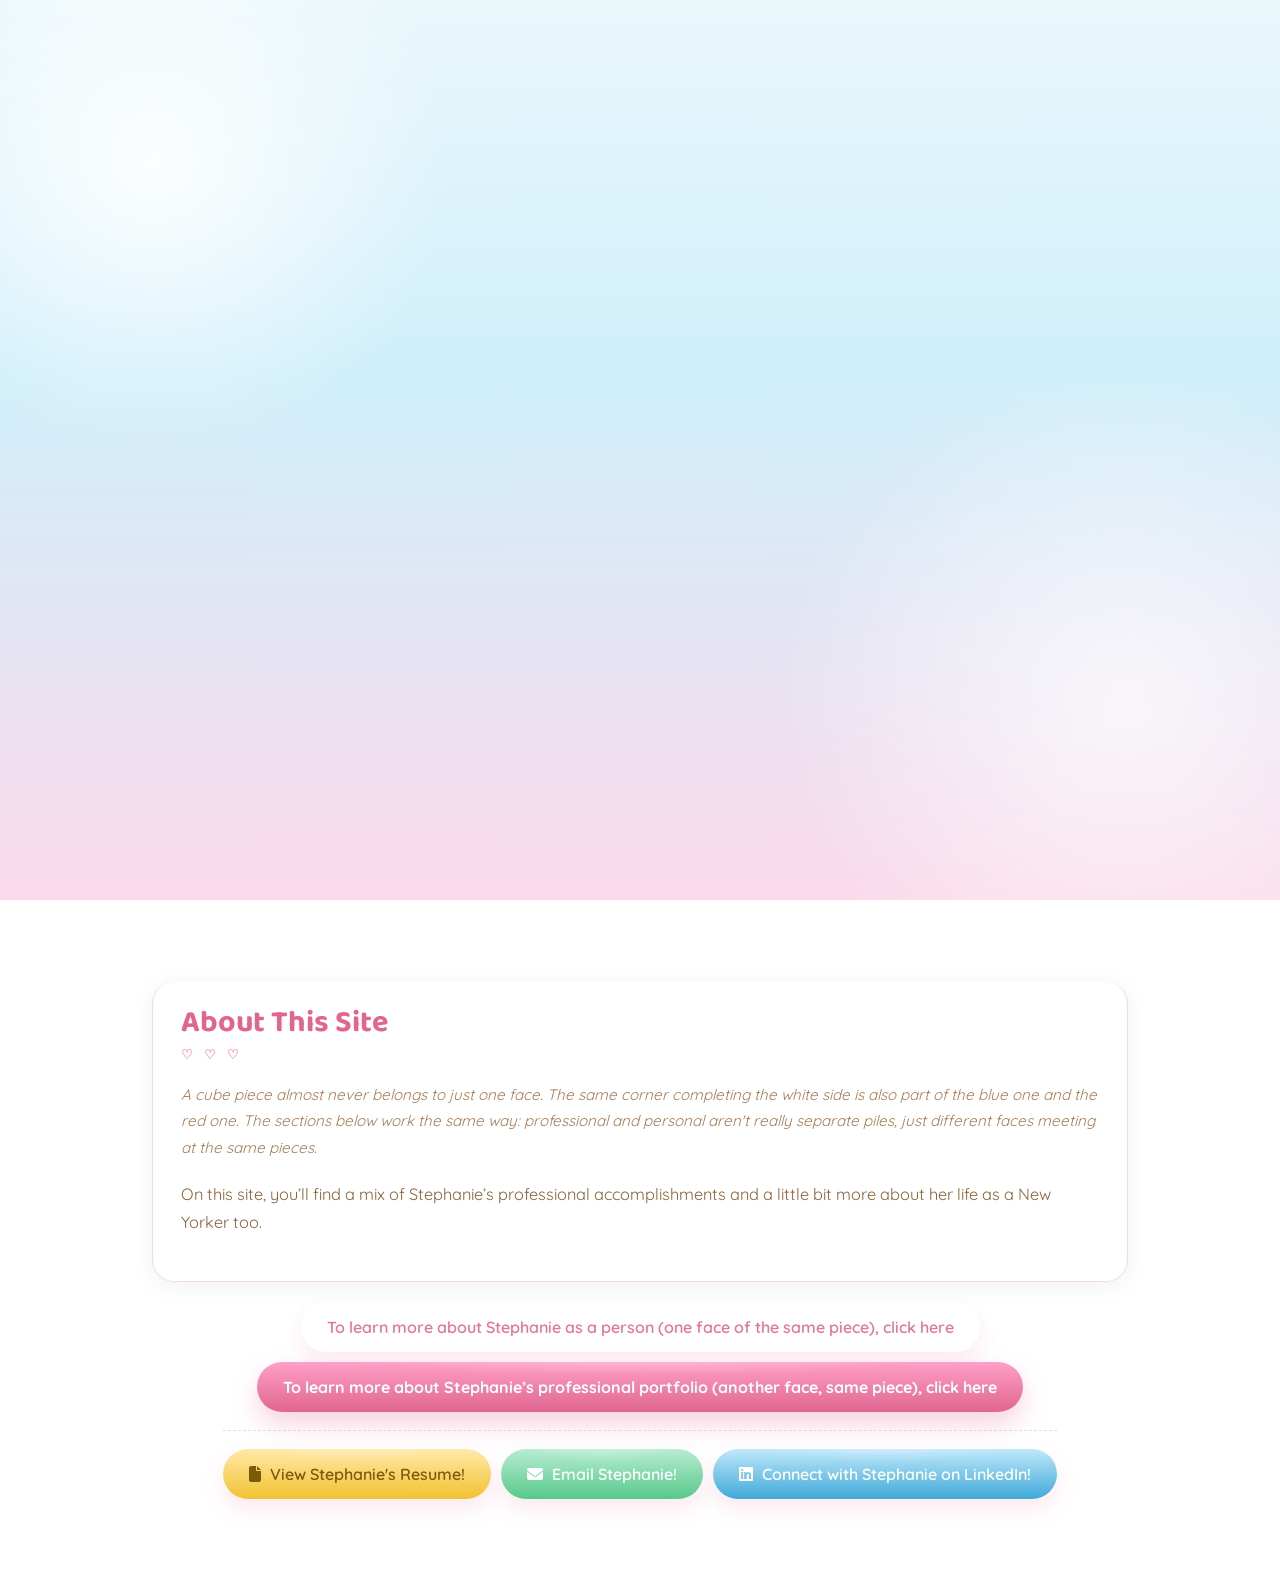
==== commit 44f442c9: "Remove bear ear decoration from the landing page photo. Add big-on-load hero effect: header + cube/p" ====
--- a/index.html
+++ b/index.html
@@ -35,11 +35,16 @@
            full-bleed hero image) — this is meant to feel personal, not like
            a billboard. Nav pills pinned top-right. Collapses to stacked/
            centered on mobile (see the @media rule in styles.css). -->
+      <!-- Wraps the header + cube/paragraph lockup together so the script
+           at the bottom of this file can scale this whole intro area down
+           as you scroll, oversized/eye-grabbing on load, settling to
+           normal size within the first ~320px of scroll (see "#hero-intro"
+           in the script, and ".hero-intro" in styles.css) -->
+      <div class="hero-intro" id="hero-intro">
+
       <div class="site-header reveal">
         <div class="hero-row">
           <div class="hero-photo">
-            <!-- Bear ears now anchor to the photo itself instead of a card edge,
-                 since there's no more boxed card for them to peek above -->
             <img class="portrait" src="images/linkedin-headshot.jpg" alt="Stephanie McArthur">
           </div>
           <div class="hero-heading">
@@ -50,11 +55,12 @@
 
         <!-- Quick nav: lets anyone in a hurry (like a recruiter skimming)
              jump straight to Portfolio/About/Resume without scrolling
-             through all the paragraph text below.
-             "Portfolio" is styled as the bolder/primary button since that's
-             the link most useful to an employer visiting the site. -->
+             through all the paragraph text below. All three links share
+             the same plain style now — Portfolio no longer gets a bolder/
+             pink treatment, since that read as a current-page indicator
+             on the one page that isn't Portfolio. -->
         <div class="quick-nav">
-          <a class="quick-link quick-link-primary" href="portfolio.html">Portfolio</a>
+          <a class="quick-link" href="portfolio.html">Portfolio</a>
           <a class="quick-link" href="about.html">About Me</a>
           <a class="quick-link" href="Stephanie_McArthur_Resume.pdf" target="_blank" rel="noopener">Resume</a>
         </div>
@@ -85,6 +91,8 @@
              used to sit in a separate paragraph below it (categorizing data,
              making art, best cube-solving time) -->
         <p class="cube-tagline"><span class="lead-in">A Rubik's cube has about 43 quintillion possible scrambles</span>. Brute force could work, but what matters is finding efficiencies: fast recognition, the right sequence, fewest wasted moves. Stephanie speedcubes (competition-style, as fast as possible) for fun, current best around a minute, along with categorizing data and making art. She brings the same instinct to her work: the world's information is messy and sometimes hidden, and the skill isn't just finding an answer eventually. It's building an efficient, repeatable path to what it actually means.</p>
+
+      </div>
 
       </div>
 
@@ -224,5 +232,47 @@
         });
       })();
     </script>
+
+    <script>
+      // Big-on-load hero: #hero-intro (header + cube/paragraph lockup)
+      // starts oversized, then scales down to its real size over the
+      // first HERO_SHRINK_DISTANCE px of scroll — and back up again if
+      // you scroll back to the top, since the scale is recalculated from
+      // the current scroll position on every tick rather than being a
+      // one-way "play once" animation.
+      (function () {
+        var hero = document.getElementById('hero-intro');
+        if (!hero) return;
+
+        if (window.matchMedia('(prefers-reduced-motion: reduce)').matches) {
+          // Leave it at normal size permanently — a large pulsing/scaling
+          // hero is exactly the kind of motion this preference exists to
+          // avoid, so skip the scroll listener entirely rather than just
+          // slowing it down
+          return;
+        }
+
+        var HERO_START_SCALE = 1.16; // how oversized it is at scrollY 0
+        var HERO_SHRINK_DISTANCE = 320; // px of scroll until fully settled
+        var ticking = false;
+
+        function update() {
+          var progress = Math.min(window.scrollY / HERO_SHRINK_DISTANCE, 1);
+          var scale = HERO_START_SCALE - (HERO_START_SCALE - 1) * progress;
+          hero.style.transform = 'scale(' + scale.toFixed(3) + ')';
+          ticking = false;
+        }
+
+        function onScroll() {
+          if (!ticking) {
+            window.requestAnimationFrame(update);
+            ticking = true;
+          }
+        }
+
+        window.addEventListener('scroll', onScroll, { passive: true });
+        update(); // set the correct oversized/normal state immediately on load
+      })();
+    </script>
   </body>
 </html>
--- a/styles.css
+++ b/styles.css
@@ -235,30 +235,9 @@
   flex-shrink:0;
 }
 
-/* Bear ears, re-anchored to the photo instead of the (now missing) card
-   edge — arguably a nicer spot for them anyway, peeking above her actual
-   picture rather than an abstract box */
-.hero-photo::before,
-.hero-photo::after{
-  content:"";
-  position:absolute;
-  top:-14px;
-  width:34px;
-  height:34px;
-  border-radius:50%;
-  background:radial-gradient(circle at 35% 65%, var(--panel) 34%, var(--ear) 35%);
-  box-shadow:0 4px 10px rgba(140,98,57,.18);
-}
-
-.hero-photo::before{
-  left:14%;
-  transform:rotate(-14deg);
-}
-
-.hero-photo::after{
-  left:56%;
-  transform:rotate(14deg);
-}
+/* Bear ears removed per request — .hero-photo itself is untouched, this
+   just drops the ::before/::after pair that used to draw the two ear
+   circles above it. */
 
 .hero-heading{
   text-align:left;
@@ -390,11 +369,26 @@
 /* Each panel's first heading doesn't need the base h2's 28px top margin —
    the panel's own padding already provides the headroom, and the double
    spacing pushed the heading visibly off-balance toward the bottom */
-/* Each panel's first heading doesn't need the base h2's 28px top margin —
-   the panel's own padding already provides the headroom, and the double
-   spacing pushed the heading visibly off-balance toward the bottom */
 .landing-page .content-block h2{
   margin-top:0;
+}
+
+/* Big-on-load intro: JS (see the script near the bottom of index.html)
+   sets this element's "transform: scale(...)" directly on every scroll
+   tick, shrinking it from oversized down to its normal 1:1 size over the
+   first ~320px of scroll, and back up again if you scroll back to the
+   top. transform-origin is TOP center specifically, so the growth/shrink
+   happens downward from the header rather than centered — center-origin
+   would make the header appear to grow upward off-screen too, which
+   looks like it's escaping the viewport rather than settling into place.
+   No CSS transition here: continuous per-frame updates from the scroll
+   listener already produce smooth motion, and adding a transition on top
+   of that would fight the next frame's value and read as laggy instead
+   of buttery. prefers-reduced-motion is handled in the script itself
+   (skips the scroll listener and leaves this at scale 1 permanently). */
+.landing-page .hero-intro{
+  transform-origin:top center;
+  will-change:transform;
 }
 
 /* Scroll-reveal: sections start faded, dropped down, and slightly shrunk,
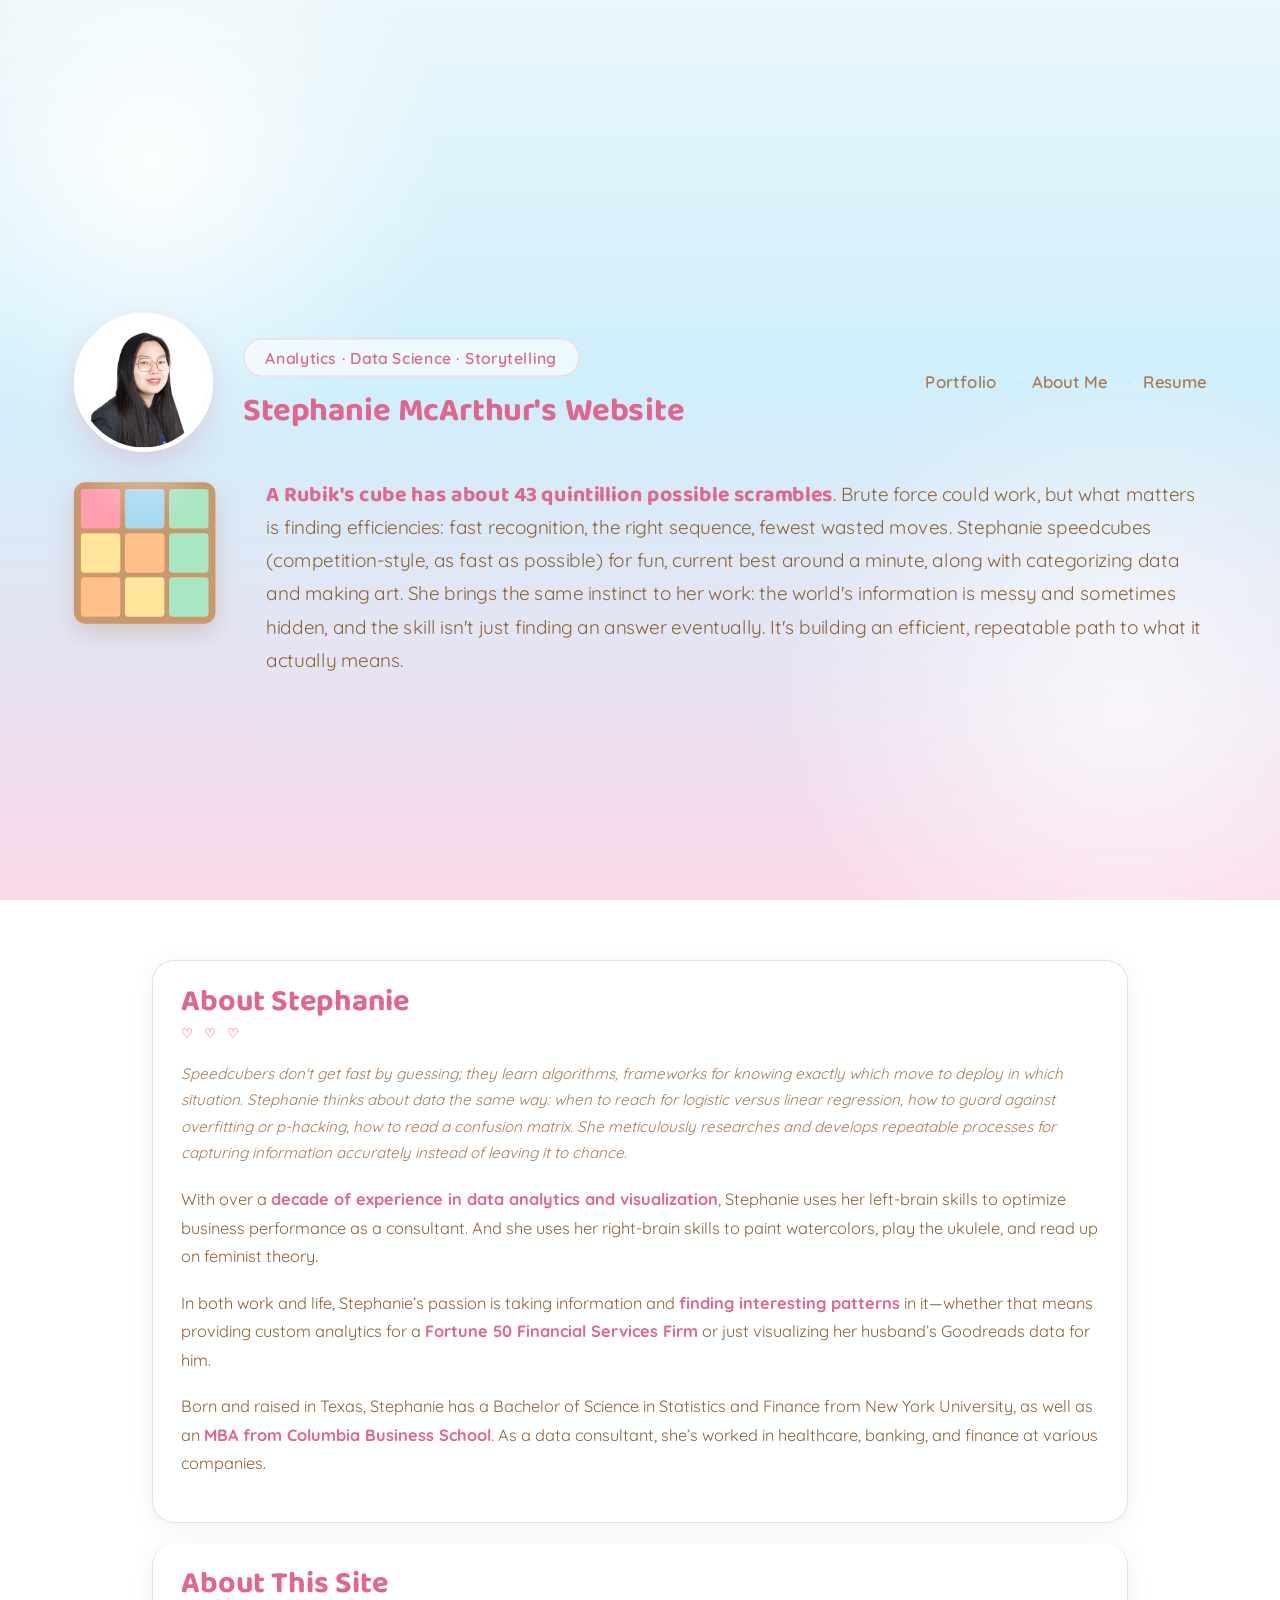
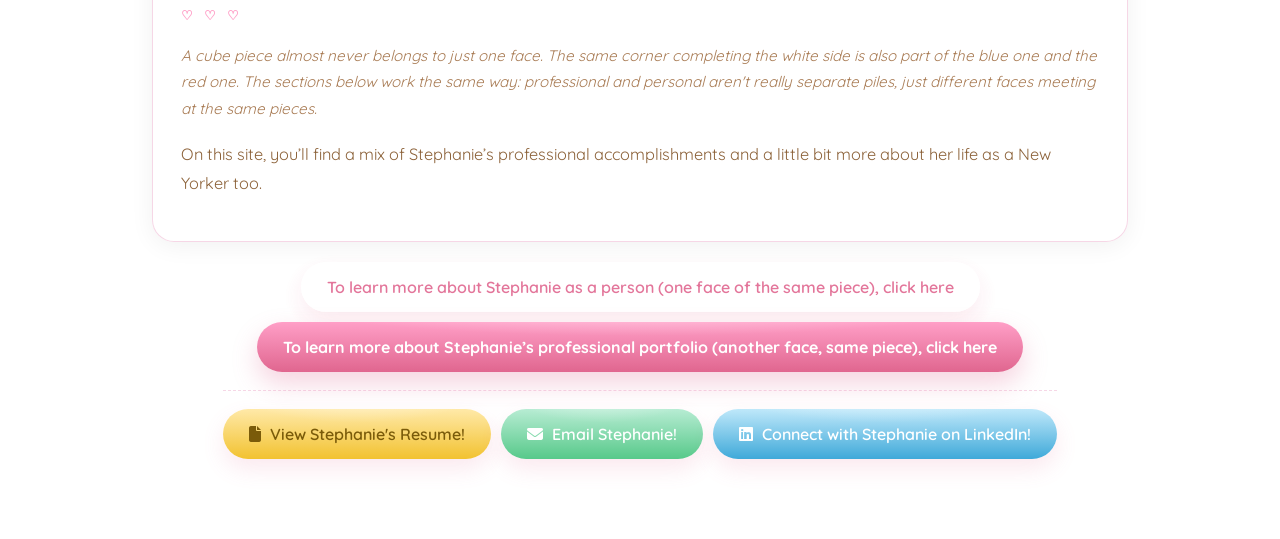
==== commit c7f08f13: "Make the hero-intro fill the full viewport height on load (not just oversized scale), so the About p" ====
--- a/index.html
+++ b/index.html
@@ -234,21 +234,25 @@
     </script>
 
     <script>
-      // Big-on-load hero: #hero-intro (header + cube/paragraph lockup)
-      // starts oversized, then scales down to its real size over the
-      // first HERO_SHRINK_DISTANCE px of scroll — and back up again if
-      // you scroll back to the top, since the scale is recalculated from
-      // the current scroll position on every tick rather than being a
-      // one-way "play once" animation.
+      // Full-screen-on-load hero: #hero-intro (header + cube/paragraph
+      // lockup) starts at the full viewport height AND oversized scale,
+      // so nothing else on the page is visible until you scroll — then
+      // both settle down to normal (natural height, scale 1) over the
+      // first HERO_SHRINK_DISTANCE px of scroll. Both values are driven
+      // off the same "progress" number so they stay in sync, and both
+      // reverse back to the big/full-screen state if you scroll back up
+      // to the top, since progress is recalculated from the live scroll
+      // position every frame rather than a one-way "play once" animation.
       (function () {
         var hero = document.getElementById('hero-intro');
         if (!hero) return;
 
         if (window.matchMedia('(prefers-reduced-motion: reduce)').matches) {
-          // Leave it at normal size permanently — a large pulsing/scaling
-          // hero is exactly the kind of motion this preference exists to
-          // avoid, so skip the scroll listener entirely rather than just
-          // slowing it down
+          // Leave it at natural height/scale 1 permanently — a full-
+          // viewport block that never settles, or a large scaling/
+          // pulsing hero, is exactly the kind of motion this preference
+          // exists to avoid, so skip the scroll listener entirely rather
+          // than just slowing it down
           return;
         }
 
@@ -260,6 +264,10 @@
           var progress = Math.min(window.scrollY / HERO_SHRINK_DISTANCE, 1);
           var scale = HERO_START_SCALE - (HERO_START_SCALE - 1) * progress;
           hero.style.transform = 'scale(' + scale.toFixed(3) + ')';
+          // min-height goes from a full viewport (progress 0) down to 0
+          // (progress 1, i.e. no min-height override — the box just
+          // takes its natural content height and flows normally) */
+          hero.style.minHeight = (window.innerHeight * (1 - progress)) + 'px';
           ticking = false;
         }
 
@@ -270,8 +278,13 @@
           }
         }
 
+        // Recompute on resize too — window.innerHeight is read fresh
+        // inside update() each time, so a resized window is already
+        // correct on the next scroll tick, but this repaints it
+        // immediately rather than waiting for the next scroll event
         window.addEventListener('scroll', onScroll, { passive: true });
-        update(); // set the correct oversized/normal state immediately on load
+        window.addEventListener('resize', onScroll);
+        update(); // set the correct full-screen/normal state immediately on load
       })();
     </script>
   </body>
--- a/styles.css
+++ b/styles.css
@@ -374,21 +374,35 @@
 }
 
 /* Big-on-load intro: JS (see the script near the bottom of index.html)
-   sets this element's "transform: scale(...)" directly on every scroll
-   tick, shrinking it from oversized down to its normal 1:1 size over the
-   first ~320px of scroll, and back up again if you scroll back to the
-   top. transform-origin is TOP center specifically, so the growth/shrink
-   happens downward from the header rather than centered — center-origin
-   would make the header appear to grow upward off-screen too, which
-   looks like it's escaping the viewport rather than settling into place.
-   No CSS transition here: continuous per-frame updates from the scroll
-   listener already produce smooth motion, and adding a transition on top
-   of that would fight the next frame's value and read as laggy instead
-   of buttery. prefers-reduced-motion is handled in the script itself
-   (skips the scroll listener and leaves this at scale 1 permanently). */
+   does two things on every scroll tick, both driven off the same
+   progress value so they settle in sync:
+   1) sets min-height, shrinking this box from a full viewport-height
+      (at scrollY 0, so the "About Stephanie" panel and everything below
+      it start below the fold — nothing else is visible until you
+      scroll) down to its natural content height by ~320px of scroll.
+      min-height is a real layout property, so this actually reserves/
+      releases vertical space, unlike transform below.
+   2) sets "transform: scale(...)", shrinking the VISUAL size from
+      oversized (1.16x) down to 1x over the same distance.
+   transform-origin is center/center: since min-height above already
+   reserves the correct box size independently, growth doesn't need to
+   be anchored to the top edge the way an unreserved-space version
+   would — center growth reads more like an intentional "hero" pop.
+   flex + justify-content:center vertically centers the header/cube/
+   paragraph content within whatever height min-height currently is.
+   No CSS transition on either property: continuous per-frame updates
+   from the scroll listener already produce smooth motion, and adding a
+   transition on top would fight the next frame's value and read as
+   laggy instead of buttery. prefers-reduced-motion is handled in the
+   script itself (skips the scroll listener, leaves this at natural
+   height/scale 1 permanently — a full-viewport-height block that never
+   settles would be actively disorienting for that preference). */
 .landing-page .hero-intro{
-  transform-origin:top center;
-  will-change:transform;
+  display:flex;
+  flex-direction:column;
+  justify-content:center;
+  transform-origin:center center;
+  will-change:transform, min-height;
 }
 
 /* Scroll-reveal: sections start faded, dropped down, and slightly shrunk,
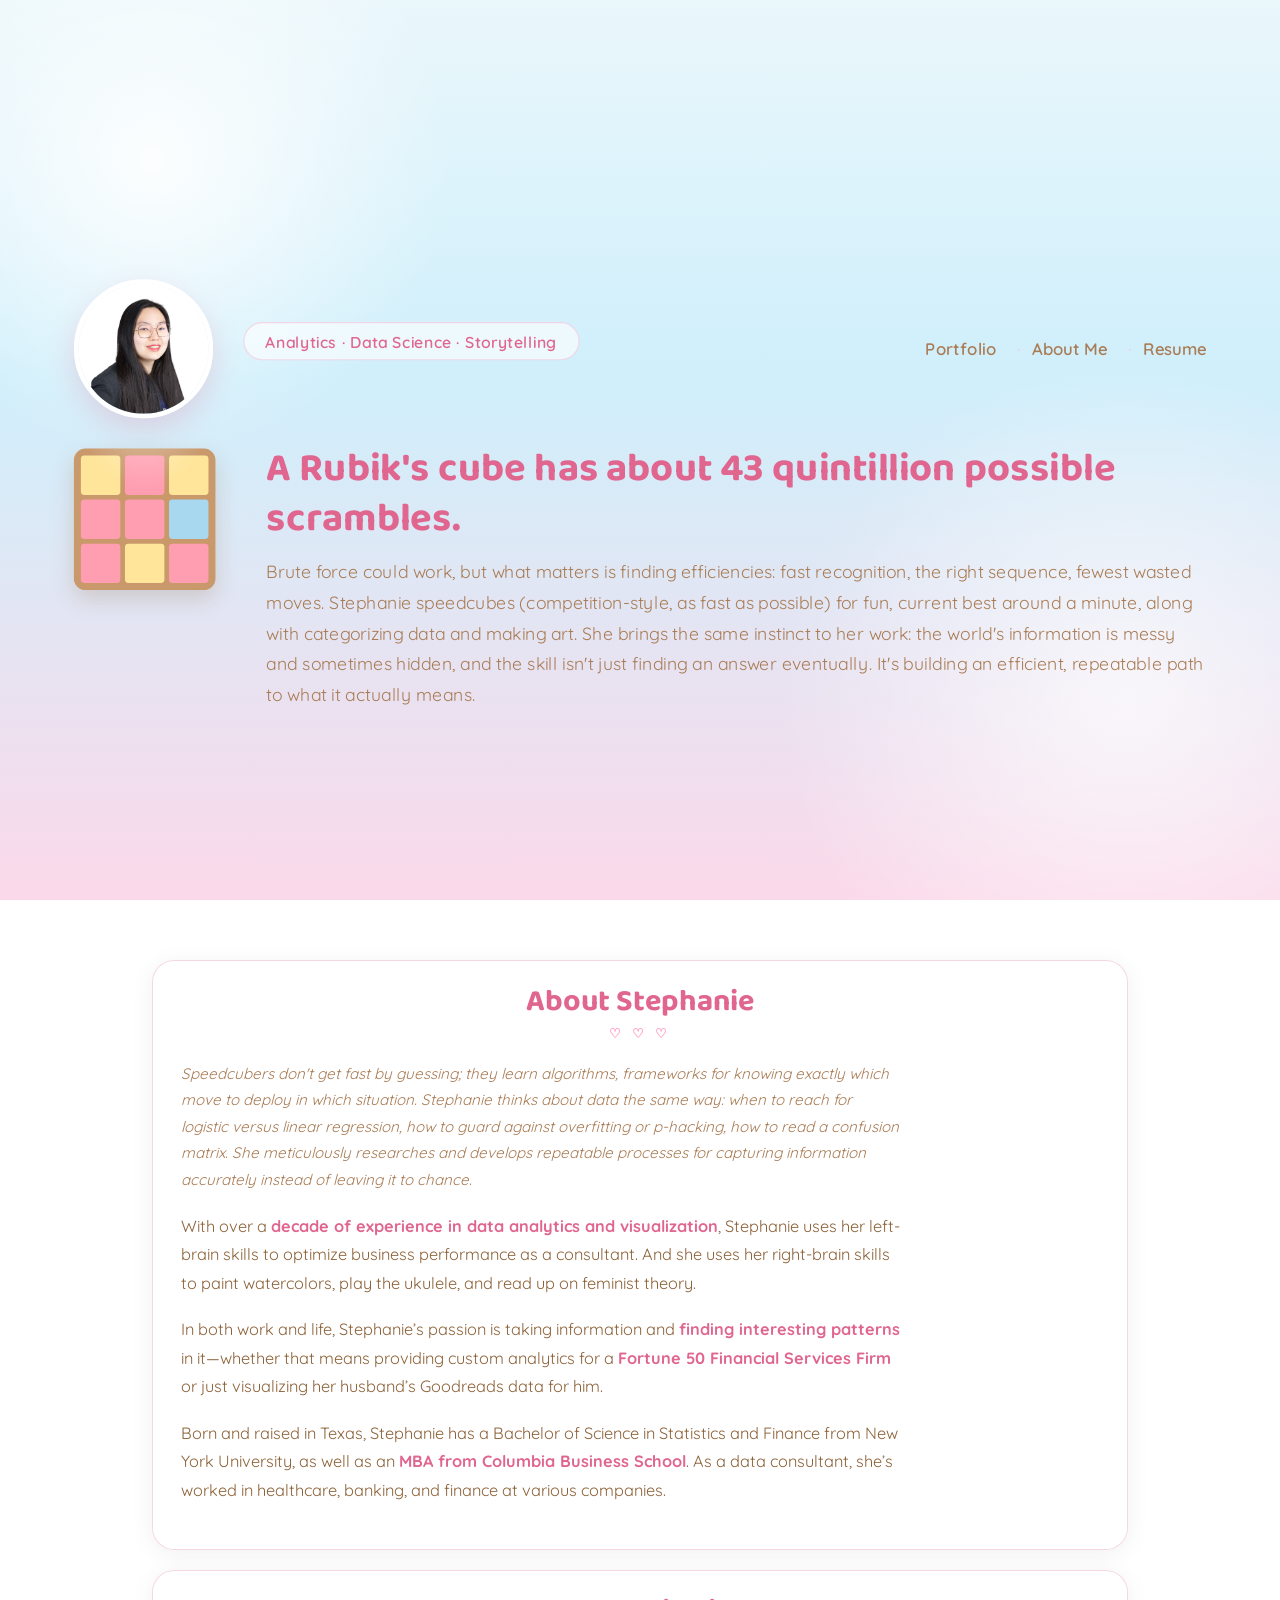
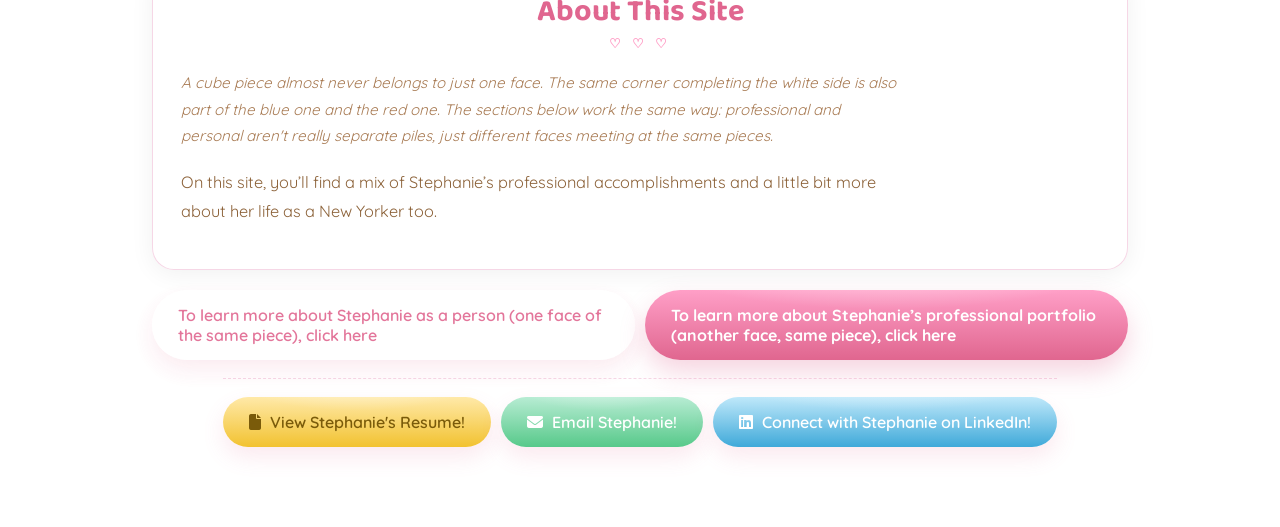
==== commit 0de4001c: "Rework the hero for a stronger entry point. Promote the opening hook to the page h1, typeset as a re" ====
--- a/index.html
+++ b/index.html
@@ -47,9 +47,14 @@
           <div class="hero-photo">
             <img class="portrait" src="images/linkedin-headshot.jpg" alt="Stephanie McArthur">
           </div>
+          <!-- The site name ("Stephanie McArthur's Website") used to sit
+               here as the page <h1>. Removed for a cleaner header: her
+               name still appears in the page <title>, the photo's alt
+               text, and throughout the body copy and buttons below. The
+               page's <h1> is now the hero hook line in the lockup below,
+               which is the actual message rather than a label. -->
           <div class="hero-heading">
             <span class="eyebrow">Analytics · Data Science · Storytelling</span>
-            <h1>Stephanie McArthur's Website</h1>
           </div>
         </div>
 
@@ -86,11 +91,31 @@
           <span></span><span></span><span></span>
         </div>
 
-        <!-- This is the landing page's one hero paragraph — combines the
-             cube-permutation-group metaphor with the personal details that
-             used to sit in a separate paragraph below it (categorizing data,
-             making art, best cube-solving time) -->
-        <p class="cube-tagline"><span class="lead-in">A Rubik's cube has about 43 quintillion possible scrambles</span>. Brute force could work, but what matters is finding efficiencies: fast recognition, the right sequence, fewest wasted moves. Stephanie speedcubes (competition-style, as fast as possible) for fun, current best around a minute, along with categorizing data and making art. She brings the same instinct to her work: the world's information is messy and sometimes hidden, and the skill isn't just finding an answer eventually. It's building an efficient, repeatable path to what it actually means.</p>
+        <!-- Hero copy, split into two elements so the opening hook can be
+             typeset as a headline and the rest as supporting text. NOTE:
+             not a rewrite — the rendered sentence is character-for-
+             character what it was as one paragraph. The period that used
+             to sit outside the old <span class="lead-in"> moved inside
+             the <h1>; leaving it in the paragraph would have stranded a
+             lone "." at the start of the body text once the hook became
+             its own block.
+             This is also the page's <h1> now that the site-name heading
+             is gone: it's the page's actual message, and every page still
+             needs exactly one top-level heading for screen readers and
+             search engines.
+             The wrapper exists because .hero-lockup is a two-column flex
+             row (cube | copy). Without it the h1 and p would become two
+             separate flex items sitting side by side.
+             Only the paragraph carries a ".reveal" class: the headline
+             rides the parent .hero-lockup's own reveal, so it arrives
+             with the cube, and the paragraph follows a beat later (see
+             ".reveal-hero-body" in styles.css). Giving the h1 its own
+             reveal would compound its transform with the parent's and
+             make it travel twice as far. -->
+        <div class="hero-copy">
+          <h1 class="lead-in">A Rubik's cube has about 43 quintillion possible scrambles.</h1>
+          <p class="cube-tagline reveal reveal-hero-body">Brute force could work, but what matters is finding efficiencies: fast recognition, the right sequence, fewest wasted moves. Stephanie speedcubes (competition-style, as fast as possible) for fun, current best around a minute, along with categorizing data and making art. She brings the same instinct to her work: the world's information is messy and sometimes hidden, and the skill isn't just finding an answer eventually. It's building an efficient, repeatable path to what it actually means.</p>
+        </div>
 
       </div>
 
--- a/styles.css
+++ b/styles.css
@@ -96,6 +96,43 @@
   text-align:left;
 }
 
+/* Portfolio page: same de-boxed/widened treatment as the landing page and
+   About — no background/border/shadow/blur, content sits directly on the
+   gradient, left-aligned instead of the base .wrap's centered narrow
+   card. The .page-intro block above (eyebrow/cube/tagline/resume link)
+   stays centered on its own, matching the same pattern About uses. */
+.portfolio-page .wrap{
+  max-width:1000px;
+  padding:20px 12px 40px;
+  background:none;
+  border:none;
+  box-shadow:none;
+  backdrop-filter:none;
+  text-align:left;
+}
+
+/* Same reasoning as the landing page's paragraph-width override: the
+   base "p" rule centers itself as a block (margin:0 auto) even once
+   text-align is left, and 720px is the top of the comfortable reading
+   range for the wider 1000px column. content-block paragraphs already
+   get max-width:none elsewhere, so they aren't affected by this. */
+.portfolio-page .wrap p{
+  max-width:720px;
+  margin-left:0;
+  margin-right:auto;
+}
+
+/* The rule above would also left-anchor the ".cube-tagline" paragraph
+   sitting inside ".page-intro" — but that block is meant to stay
+   centered (see ".page-intro" itself). Same specificity as the rule
+   above (2 classes + a type each), so this only wins because it comes
+   later in the file; kept directly beneath it so that dependency stays
+   obvious rather than being a trap for a future edit. */
+.portfolio-page .page-intro p{
+  margin-left:auto;
+  margin-right:auto;
+}
+
 /* Paragraphs normally center themselves as a block (margin:0 auto, from
    the base "p" rule elsewhere in this file) even once text-align is set
    to left — text-align only affects the text INSIDE the box, not the
@@ -154,15 +191,42 @@
   margin:4px 0 0;
 }
 
-/* The hero paragraph fills the row beside the cube. flex:1 takes all
-   remaining width, so the base p / .landing-page .wrap p max-width caps
-   must be lifted here (max-width:none) or the paragraph would stop at
-   720px and strand the leftover space again. Extra .landing-page prefix
-   keeps this rule's specificity above ".landing-page .wrap p". */
-.landing-page .hero-lockup .cube-tagline{
+/* The hero copy column fills the row beside the cube. flex:1 takes all
+   remaining width; min-width:0 lets a flex child holding text shrink
+   below its longest unbroken content instead of forcing the row wider.
+   Was applied to the paragraph directly, before the hook was split out
+   into its own <h1> and both were wrapped in this container. */
+.landing-page .hero-lockup .hero-copy{
   flex:1;
+  min-width:0;
+}
+
+/* The opening hook, now the page's <h1> and typeset as a real headline.
+   It was previously an inline span at 1.15rem against 1.02rem body
+   text, a 13% difference, which gave the eye no entry point: 85 words
+   read as one undifferentiated block. At this size the hook lands in a
+   glance and the rest becomes supporting text people opt into.
+   Sized in its own clamp rather than inheriting the base h1's
+   clamp(2rem,4vw,2.9rem), which would overpower the hero at wide
+   widths. */
+.landing-page .hero-copy .lead-in{
+  display:block;
+  margin:0 0 12px;
+  font-size:clamp(1.5rem, 2.9vw, 2.15rem);
+  line-height:1.25;
   max-width:none;
+}
+
+/* Supporting text under the headline: a step down in size and a softer
+   color, so the hierarchy is carried by more than the headline's size
+   alone. Without this the paragraph competes with the hook and the
+   block reads flat again. max-width:none lifts the base p / ".landing-
+   page .wrap p" caps so it fills the column beside the cube. */
+.landing-page .hero-copy .cube-tagline{
   margin:0;
+  max-width:none;
+  font-size:.95rem;
+  color:var(--text-soft);
 }
 
 /* Bottom nav buttons used to sit centered while everything above them was
@@ -248,16 +312,14 @@
   margin-right:0;
 }
 
-.hero-heading h1{
-  margin:0;
-  font-size:clamp(1.4rem, 2.2vw, 1.9rem); /* smaller than the base h1 rule —
-    the header needs room for the quick-nav to sit alongside it on one line.
-    Max lowered from 2.1rem to 1.9rem: at 2.1rem the photo + name + nav
-    added up to slightly MORE than the 1000px column's content width, so
-    the nav wrapped onto its own orphan line under the title (and looked
-    broken). 1.9rem leaves ~40px of slack. If the name or nav labels ever
-    get longer, re-check this math before anything else. */
-}
+/* NOTE: there used to be a ".hero-heading h1" rule here sizing the site
+   name, with its max clamp tuned down to 1.9rem so that photo + name +
+   quick-nav would still fit on one header line inside the 1000px column.
+   The site name heading is gone (see index.html), so the rule targeted
+   nothing and the wrap constraint it worked around no longer exists:
+   the header now holds only the photo and the eyebrow pill, leaving
+   plenty of room for the nav. If a heading ever returns to this row,
+   that width math is the first thing to re-check. */
 
 /* Compact row of 3 links (Portfolio / About Me / Resume) — pinned to
    the top-right of .site-header. Plain text links now, not pill buttons,
@@ -316,33 +378,16 @@
   color:var(--title);
 }
 
-/* Wraps each "About ___" section on the landing page so the CSS rule
-   right below it can add a divider + extra spacing between them */
+/* Soft panel look for every content-block, on any page — same card
+   language as the portfolio's .history-card and the About page's
+   .quickfacts, so it's the site's own established vocabulary, not a new
+   pattern per page. Originally landing-only; generalized here so
+   Portfolio's existing two content-blocks (which already used this same
+   class) and About's main-content column all get the same visual
+   containment, instead of each page inventing its own version of "not
+   crammed in the center." */
 .content-block{
   margin:0 auto 8px;
-}
-
-/* Adds a dashed line + gap ABOVE any content-block that directly follows
-   another one — so "About Stephanie" and "About This Site" read as two
-   separate blocks instead of one continuous wall of text */
-.content-block + .content-block{
-  margin-top:18px;
-  padding-top:30px;
-  border-top:1px dashed var(--panel-border);
-}
-
-/* On the landing page, the content blocks become soft panels — same card
-   language as the portfolio's .history-card and the About page's
-   .quickfacts, so it's the site's own established vocabulary, not a new
-   pattern. Reason: below the hero, the 720px reading column left a wide
-   band of raw gradient on its right with nothing bounding it, which read
-   as missing content ("too much whitespace"). The same space INSIDE a
-   panel reads as padding. Widening the text instead was rejected — past
-   ~75 characters a line, readability drops, and it would only trade a
-   visible problem for an invisible one. The header and hero lockup stay
-   directly on the gradient, so this doesn't recreate the old
-   "one centered card holding everything" template look. */
-.landing-page .content-block{
   background:rgba(255,255,255,.42);
   border:1px solid var(--panel-border);
   border-radius:22px;
@@ -355,22 +400,20 @@
     reading as a Bootstrap-style card */
 }
 
-/* Panels are visually separate boxes now, so the dashed divider between
-   flat sections (from the base rule above) is redundant — a divider
-   between two bordered panels reads as clutter. Gap does the separating.
-   padding-top matches the panel's own top padding instead of the old
-   divider spacing. */
-.landing-page .content-block + .content-block{
-  border-top:none;
-  padding-top:24px;
+/* Gap between stacked content-blocks (About Stephanie / About This Site
+   on the landing page, Skillset / Projects on Portfolio) — no divider
+   line needed between two already-bordered panels, the gap alone reads
+   as separation */
+.content-block + .content-block{
   margin-top:20px;
 }
 
-/* Each panel's first heading doesn't need the base h2's 28px top margin —
-   the panel's own padding already provides the headroom, and the double
-   spacing pushed the heading visibly off-balance toward the bottom */
-.landing-page .content-block h2{
+/* The panel's own padding already provides headroom above the first
+   heading, so the base h2's 28px top margin would double up and push
+   the heading visibly off-balance toward the bottom */
+.content-block h2{
   margin-top:0;
+  text-align:center;
 }
 
 /* Big-on-load intro: JS (see the script near the bottom of index.html)
@@ -449,6 +492,16 @@
   transition-delay:.16s;
 }
 
+/* Deliberately longer than the reveal-N steps above. Those stagger whole
+   sections by a fraction of a beat so a tall viewport doesn't flash
+   everything at once. This one is a read-order cue: the hook headline
+   lands first, then the supporting paragraph arrives clearly after it,
+   so the eye is pointed at the hook before the 70 words underneath it
+   appear. */
+.landing-page .reveal-hero-body{
+  transition-delay:.42s;
+}
+
 /* Users who've asked their OS to minimize motion get the end state
    immediately with no animation at all — the "prefers-reduced-motion"
    check in the script below adds "is-visible" straight away without ever
@@ -462,13 +515,15 @@
   }
 }
 
-/* Paragraphs inside the content panels need to fill the panel, not stop
-   at the 720px measure from ".landing-page .wrap p" above — the panels
-   themselves are already the full column width, so a 720px cap inside
-   them left a permanent empty stripe on the right, the exact whitespace
-   problem the panels were built to solve, just relocated inside the box.
-   Extra ".landing-page" prefix keeps specificity above that base rule. */
-.landing-page .content-block p{
+/* Paragraphs inside a content-block panel need to fill the panel, not
+   stop at the base "p" rule's 660px measure — the panel itself is
+   already the full column width, so a 660px cap inside it left a
+   permanent empty stripe on the right (or, on the landing page
+   specifically, inside the 720px-measure override), the exact
+   whitespace problem panels exist to solve, just relocated inside the
+   box. Generalized from a landing-only rule so About and Portfolio's
+   content-block paragraphs get the same fix. */
+.content-block p{
   max-width:none;
 }
 
@@ -618,7 +673,10 @@
   font-size:clamp(1.4rem,3vw,1.9rem);
 }
 
-/* Small row of heart symbols under every h2, a recurring kawaii motif */
+/* Small row of heart symbols under every h2, a recurring kawaii motif.
+   text-align:center here is deliberate and independent of the heading's
+   own alignment: h2 itself is left-aligned on most pages now, but as a
+   "divider" these read better centered under the heading regardless. */
 h2::after{
   content:"♡ ♡ ♡";
   display:block;
@@ -626,6 +684,7 @@
   color:#ff9fc7;
   font-size:.8rem;
   letter-spacing:4px;
+  text-align:center;
 }
 
 p{
@@ -715,6 +774,22 @@
   width:auto;
   padding:15px 26px;
   font-size:1rem;
+}
+
+/* The two page-link buttons (About / Portfolio) have long full-sentence
+   labels, so "width:auto" above sized each one to fit its whole sentence
+   on one line — together that's wider than the column, so they wrapped
+   onto separate lines instead of sitting side by side. flex:1 makes them
+   share the row's width evenly instead, wrapping each button's own text
+   across 2-3 lines as needed. min-width:0 is required for flex-basis:0
+   items with text content — without it a flex item won't shrink below
+   its content's natural (unwrapped) width, which would defeat the whole
+   point here. Scoped to ".link" only, not ".social-button" — the resume/
+   email/LinkedIn buttons have short one-line labels that already fit
+   fine and look better at their natural content width. */
+.nav-row .link{
+  flex:1 1 0;
+  min-width:0;
 }
 
 /* Base look shared by every pill-shaped button/link across the whole site:
@@ -843,6 +918,13 @@
   border-radius:22px;
 }
 
+/* The card itself stays left-aligned (skill tags, notes read better
+   that way), but its one heading centers like every other header on
+   the site */
+.history-card h1{
+  text-align:center;
+}
+
 /* Each "Education" / "Industry Experience" / "Technical" row inside the
    skills card — a label above a wrapped row of individual tag chips,
    instead of one long comma-separated sentence */
@@ -926,7 +1008,23 @@
   color:var(--text-soft);
 }
 
-/* Container for the 3 project cards — a plain vertical list with no
+/* The Projects section, unwrapped from ".content-block" so its cards sit
+   directly on the page gradient at full column width instead of inset
+   inside a second panel. Only needs the spacing and heading treatment
+   the panel used to supply. */
+.projects-section{
+  margin-top:34px;
+}
+
+/* Matches the centered headings everywhere else on the site. Without
+   this the h2 would inherit "text-align:left" from ".portfolio-page
+   .wrap", since the ".content-block h2" rule that used to center it no
+   longer applies here. */
+.projects-section h2{
+  text-align:center;
+}
+
+/* Container for the project cards — a plain vertical list with no
    bullets, each item spaced out with a gap */
 .project-list{
   list-style:none;
@@ -937,10 +1035,22 @@
   gap:16px;
 }
 
-/* Each individual project box. Padding moved from the card itself onto
-   .project-card-body below, since the thumbnail image now needs to sit
-   flush against the card's top edge and side edges (no gap around it) */
+/* Each individual project box, laid out as a horizontal row: thumbnail
+   on the left, title and description filling the rest. Was a stacked
+   card (full-width thumbnail above the text), which cost ~400px of
+   height each and, because the dashboard screenshots are wide (HCAHPS
+   is 2.5:1), rendered the image at only ~508px inside a 920px-wide box
+   under object-fit:contain. That left ~200px of blank white on each
+   side of every thumbnail: full vertical cost for an image using half
+   the width. A narrow fixed-width thumbnail column matches the images'
+   shape and cuts the height, which matters most because the thumbnails
+   are meant as a quick glance, not something to actually read. */
 .project-card{
+  display:flex;
+  align-items:stretch;  /* thumbnail column matches the text column's
+                            height, so the row reads as one solid block
+                            rather than a short image floating beside
+                            taller text */
   text-align:left;
   overflow:hidden;  /* clips the thumbnail's corners to match the card's border-radius */
   background:rgba(255,255,255,.5);
@@ -948,17 +1058,49 @@
   border-radius:22px;
 }
 
-/* Thumbnail container: fixed height so all 3 cards line up evenly even
-   though the actual dashboard screenshots are different shapes. Uses
-   object-fit:contain (not cover) so dashboard text/axis labels never get
-   cropped off — a light background fills any empty space instead. */
+/* The thumbnail's wrapping link becomes the fixed-width left column.
+   flex:0 0 300px means "don't grow, don't shrink, stay 300px" — without
+   the 0 shrink value the long descriptions beside it would squeeze this
+   column narrower on smaller screens. */
+.project-card > a{
+  display:block;
+  flex:0 0 300px;
+}
+
+/* Thumbnail container, now the full-height left column of the row.
+   height:100% fills whatever height the description column sets, so
+   short and long descriptions both produce a clean rectangular card.
+   min-height keeps a sensible floor if a description is ever short
+   enough to collapse the row. The divider moved from border-bottom to
+   border-right, since the text now sits beside this instead of under it.
+   Uses object-fit:contain (not cover) so dashboard text/axis labels
+   never get cropped off, with a light background filling any leftover
+   space. */
 .project-thumb{
   display:flex;
   align-items:center;
   justify-content:center;
-  height:200px;
+  height:100%;
+  min-height:150px;
   background:#fff;
-  border-bottom:1px solid var(--panel-border);
+  border-right:1px solid var(--panel-border);
+}
+
+/* Temporary stand-in for a project-thumb that doesn't have a real
+   screenshot yet — soft dashed border + centered label instead of a
+   plain blank white box, so it reads as "placeholder" rather than
+   "broken image" */
+.project-thumb-placeholder{
+  background:var(--bg-2, #eef6fb);
+  border:1px dashed var(--panel-border);
+}
+
+.project-thumb-placeholder span{
+  color:var(--text-soft);
+  font-family:"Quicksand", sans-serif;
+  font-size:.9rem;
+  text-align:center;
+  padding:0 20px;
 }
 
 .project-thumb img{
@@ -969,7 +1111,18 @@
                         since this image should sit flush inside its container */
 }
 
+/* Text column: takes all remaining row width. min-width:0 is required
+   on a flex child holding text, otherwise it refuses to shrink below
+   its longest unbroken content and can push the row wider than the
+   card. justify-content:center vertically centers short descriptions
+   against the taller thumbnail column instead of stranding them at the
+   top. */
 .project-card-body{
+  flex:1;
+  min-width:0;
+  display:flex;
+  flex-direction:column;
+  justify-content:center;
   padding:20px 24px;
 }
 
@@ -1103,17 +1256,28 @@
   border-radius:0;
 }
 
+/* De-boxed to match the landing page's approach: no background/border/
+   shadow/blur, so this page's content sits directly on the gradient in
+   open bands instead of one big centered card — that boxed-card feel,
+   combined with the forced-center headings/paragraphs below, was the
+   "crammed in the center" complaint. Widened from 960px to 1000px to
+   match Portfolio/landing for a consistent column width site-wide. */
 .about-page .wrap{
-  max-width:960px;   /* About page's card is wider than other pages, to fit the two-column layout */
+  max-width:1000px;
   text-align:left;
-  padding:40px 42px 44px;
-}
-
-/* Centers the eyebrow/cube-grid/tagline intro block, since the rest of
-   this page is left-aligned (see ".about-page .wrap" above) but these
-   identity elements should match the centered look they have on the
-   other two pages */
-.about-intro{
+  padding:20px 12px 40px;
+  background:none;
+  border:none;
+  box-shadow:none;
+  backdrop-filter:none;
+}
+
+/* Centers the eyebrow/cube-grid/tagline identity block on a page whose
+   main content is otherwise left-aligned. Named page-neutral (not
+   about-intro) since Portfolio now reuses this exact same pattern for
+   its own intro block — one shared piece of vocabulary instead of two
+   near-identical rules under different names. */
+.page-intro{
   text-align:center;
   margin-bottom:8px;
 }
@@ -1124,8 +1288,19 @@
 }
 
 .about-page p{
-  max-width:820px;
-  text-align:center;
+  max-width:720px;
+  text-align:left;
+}
+
+/* ".about-page p" above and ".content-block p" earlier in this file have
+   equal specificity, so source order alone would let this later rule
+   win and re-impose the 720px cap inside a content-block panel — which
+   would recreate the exact "empty stripe inside the panel" bug the
+   landing page already hit once. This explicit override (extra
+   ".about-page" prefix bumps specificity) keeps panel paragraphs full-
+   width regardless of file order. */
+.about-page .content-block p{
+  max-width:none;
 }
 
 /* Generic boxed-card look applied to every <ul> on the About page
@@ -1192,7 +1367,7 @@
 
 .about-page .art-btn{
   display:inline-flex;
-  margin:0 auto;
+  margin:0;
 }
 
 .about-page .vol-link{
@@ -1228,6 +1403,14 @@
                         desktop right-pinned layout — in this stacked mobile
                         layout that same rule would push the nav to hug the
                         right edge instead of centering it */
+  }
+
+  /* The side-by-side page-link buttons (flex:1, see the desktop rule)
+     would squeeze these long sentences into a cramped ~160px-wide column
+     on a phone screen — stack them back to one-per-line, full width,
+     like every other button on the site at this breakpoint */
+  .nav-row .link{
+    flex:1 1 100%;
   }
 
   /* On mobile the landing header stacks and re-centers (photo, name,
@@ -1247,13 +1430,30 @@
   }
 
   /* Content panels get tighter padding on phones — the desktop 28px side
-     padding would eat too much of an already narrow column */
-  .landing-page .content-block{
+     padding would eat too much of an already narrow column. Generalized
+     from a landing-only rule so About/Portfolio panels match too. */
+  .content-block{
     padding:18px 16px 20px;
   }
 
-  .landing-page .content-block + .content-block{
-    padding-top:18px;
+  /* Project cards stack back to vertical on phones. The desktop row
+     layout reserves 300px for the thumbnail, which would leave under
+     100px for the description on a narrow screen. Stacked, the
+     thumbnail spans the full card width again, so it goes back to a
+     fixed height with the divider on its bottom edge rather than
+     stretching to match a text column that no longer sits beside it. */
+  .project-card{
+    flex-direction:column;
+  }
+
+  .project-card > a{
+    flex:1 1 auto;
+  }
+
+  .project-thumb{
+    height:180px;
+    border-right:none;
+    border-bottom:1px solid var(--panel-border);
   }
 
   /* Landing page hero row: side-by-side doesn't have room on a phone
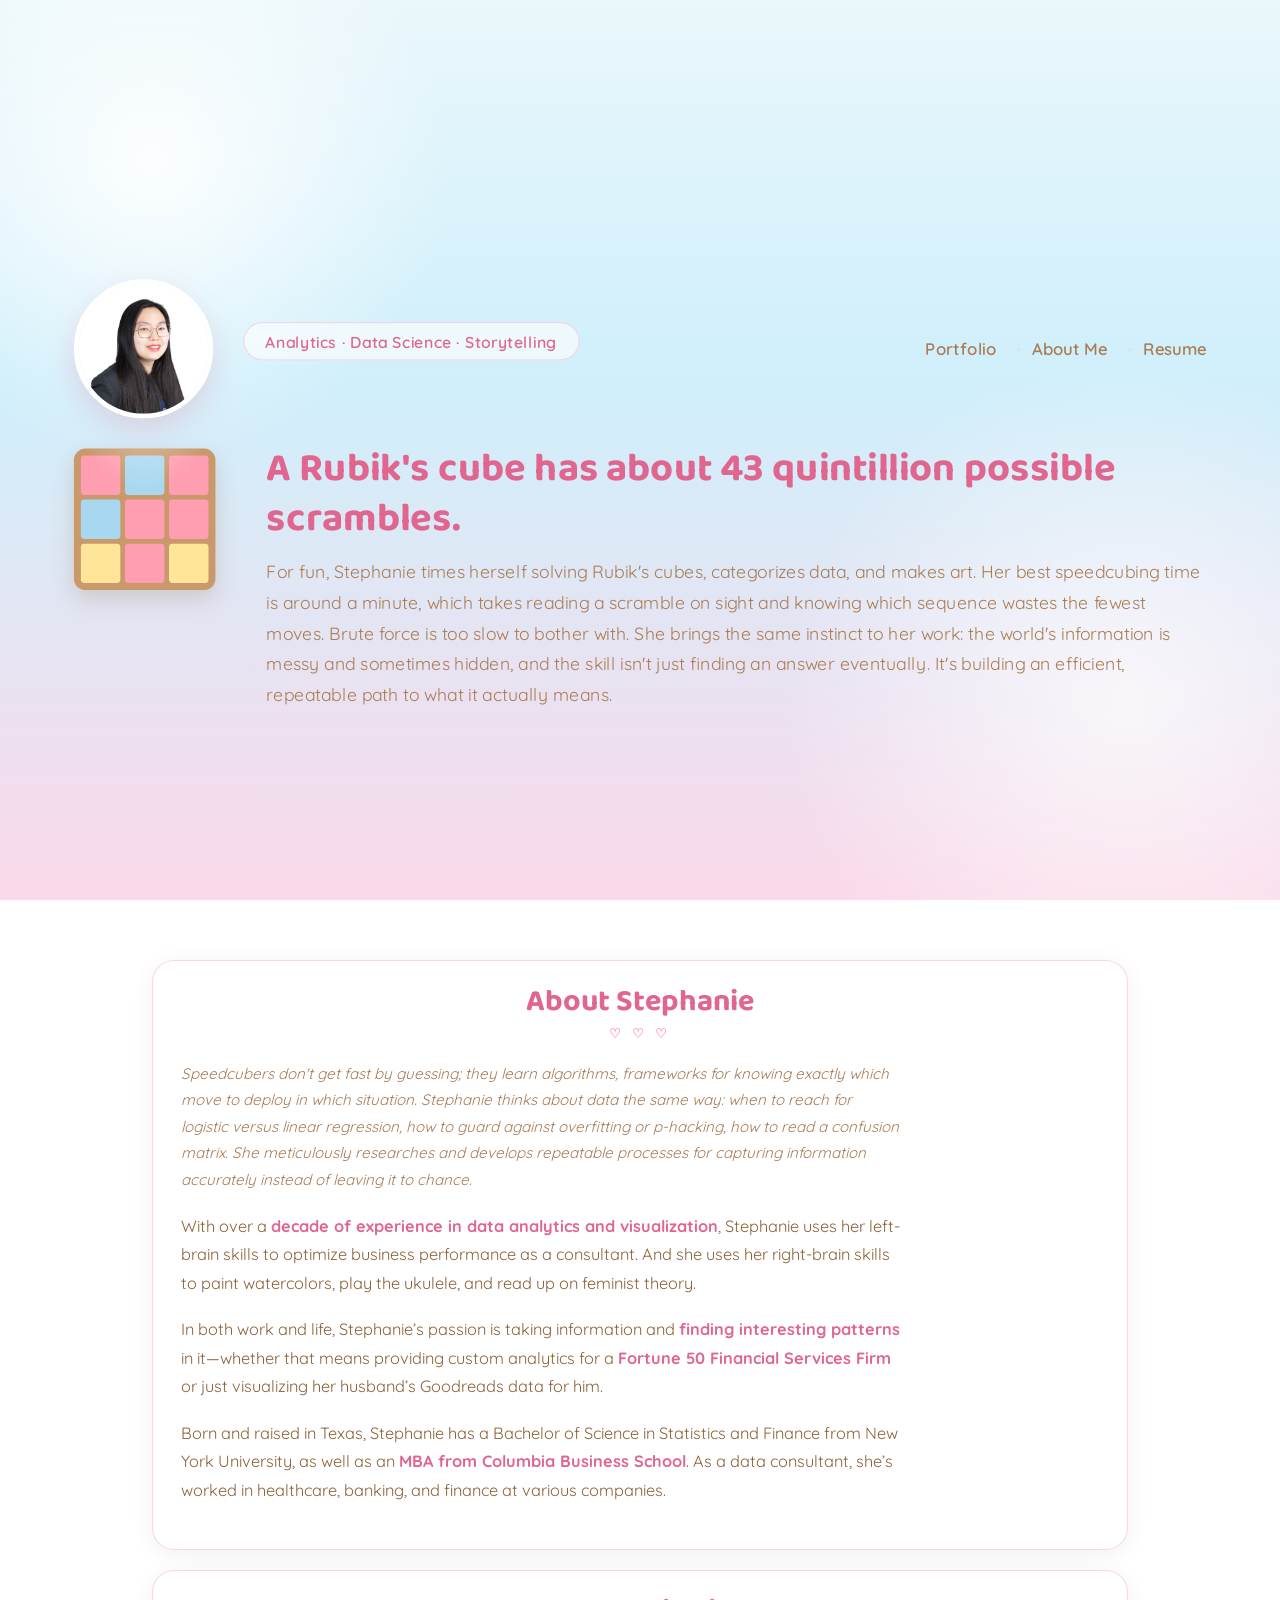
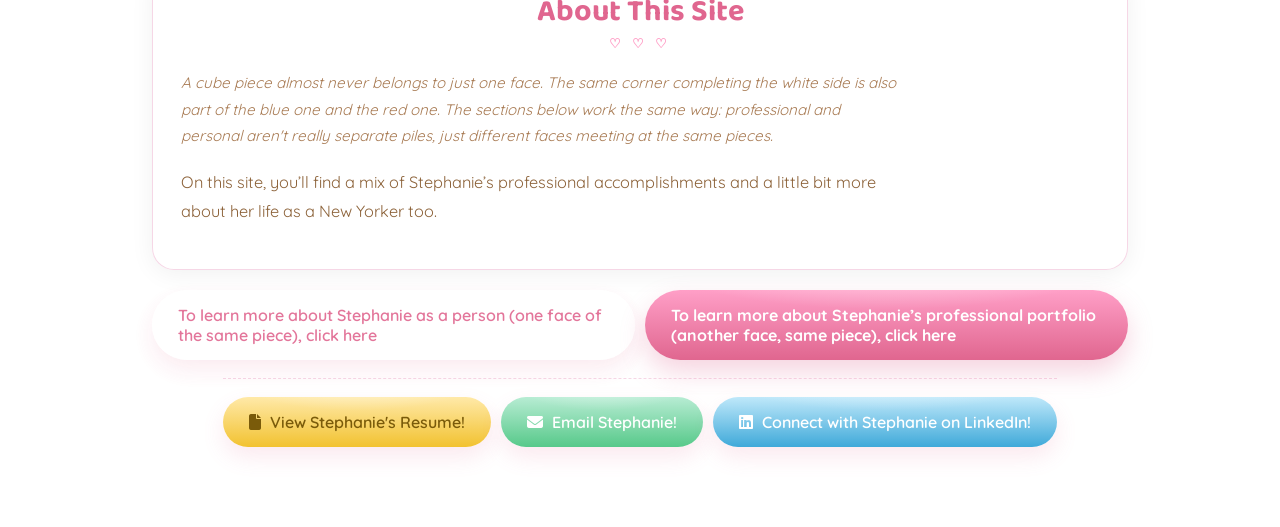
==== commit 09269465: "Rewrite the first two sentences of the hero supporting paragraph (option A1-a, approved by Stephanie" ====
--- a/index.html
+++ b/index.html
@@ -114,7 +114,7 @@
              make it travel twice as far. -->
         <div class="hero-copy">
           <h1 class="lead-in">A Rubik's cube has about 43 quintillion possible scrambles.</h1>
-          <p class="cube-tagline reveal reveal-hero-body">Brute force could work, but what matters is finding efficiencies: fast recognition, the right sequence, fewest wasted moves. Stephanie speedcubes (competition-style, as fast as possible) for fun, current best around a minute, along with categorizing data and making art. She brings the same instinct to her work: the world's information is messy and sometimes hidden, and the skill isn't just finding an answer eventually. It's building an efficient, repeatable path to what it actually means.</p>
+          <p class="cube-tagline reveal reveal-hero-body">For fun, Stephanie times herself solving Rubik's cubes, categorizes data, and makes art. Her best speedcubing time is around a minute, which takes reading a scramble on sight and knowing which sequence wastes the fewest moves. Brute force is too slow to bother with. She brings the same instinct to her work: the world's information is messy and sometimes hidden, and the skill isn't just finding an answer eventually. It's building an efficient, repeatable path to what it actually means.</p>
         </div>
 
       </div>
--- a/styles.css
+++ b/styles.css
@@ -703,9 +703,11 @@
   font-weight:700;
 }
 
-/* Landing page's main hero paragraph: the cube-permutation-group metaphor
-   combined with personal details (see the comment further down in this
-   file, above .cube-tagline in index.html, for the full context) */
+/* Landing page's hero supporting paragraph, sitting under the <h1> hook
+   line. The cube metaphor itself now lives in that headline; this
+   paragraph carries the personal details and the work parallel. Sizing
+   and color for it come from ".landing-page .hero-copy .cube-tagline"
+   earlier in this file. */
 .cube-tagline{
   margin:-6px auto 22px;
 }
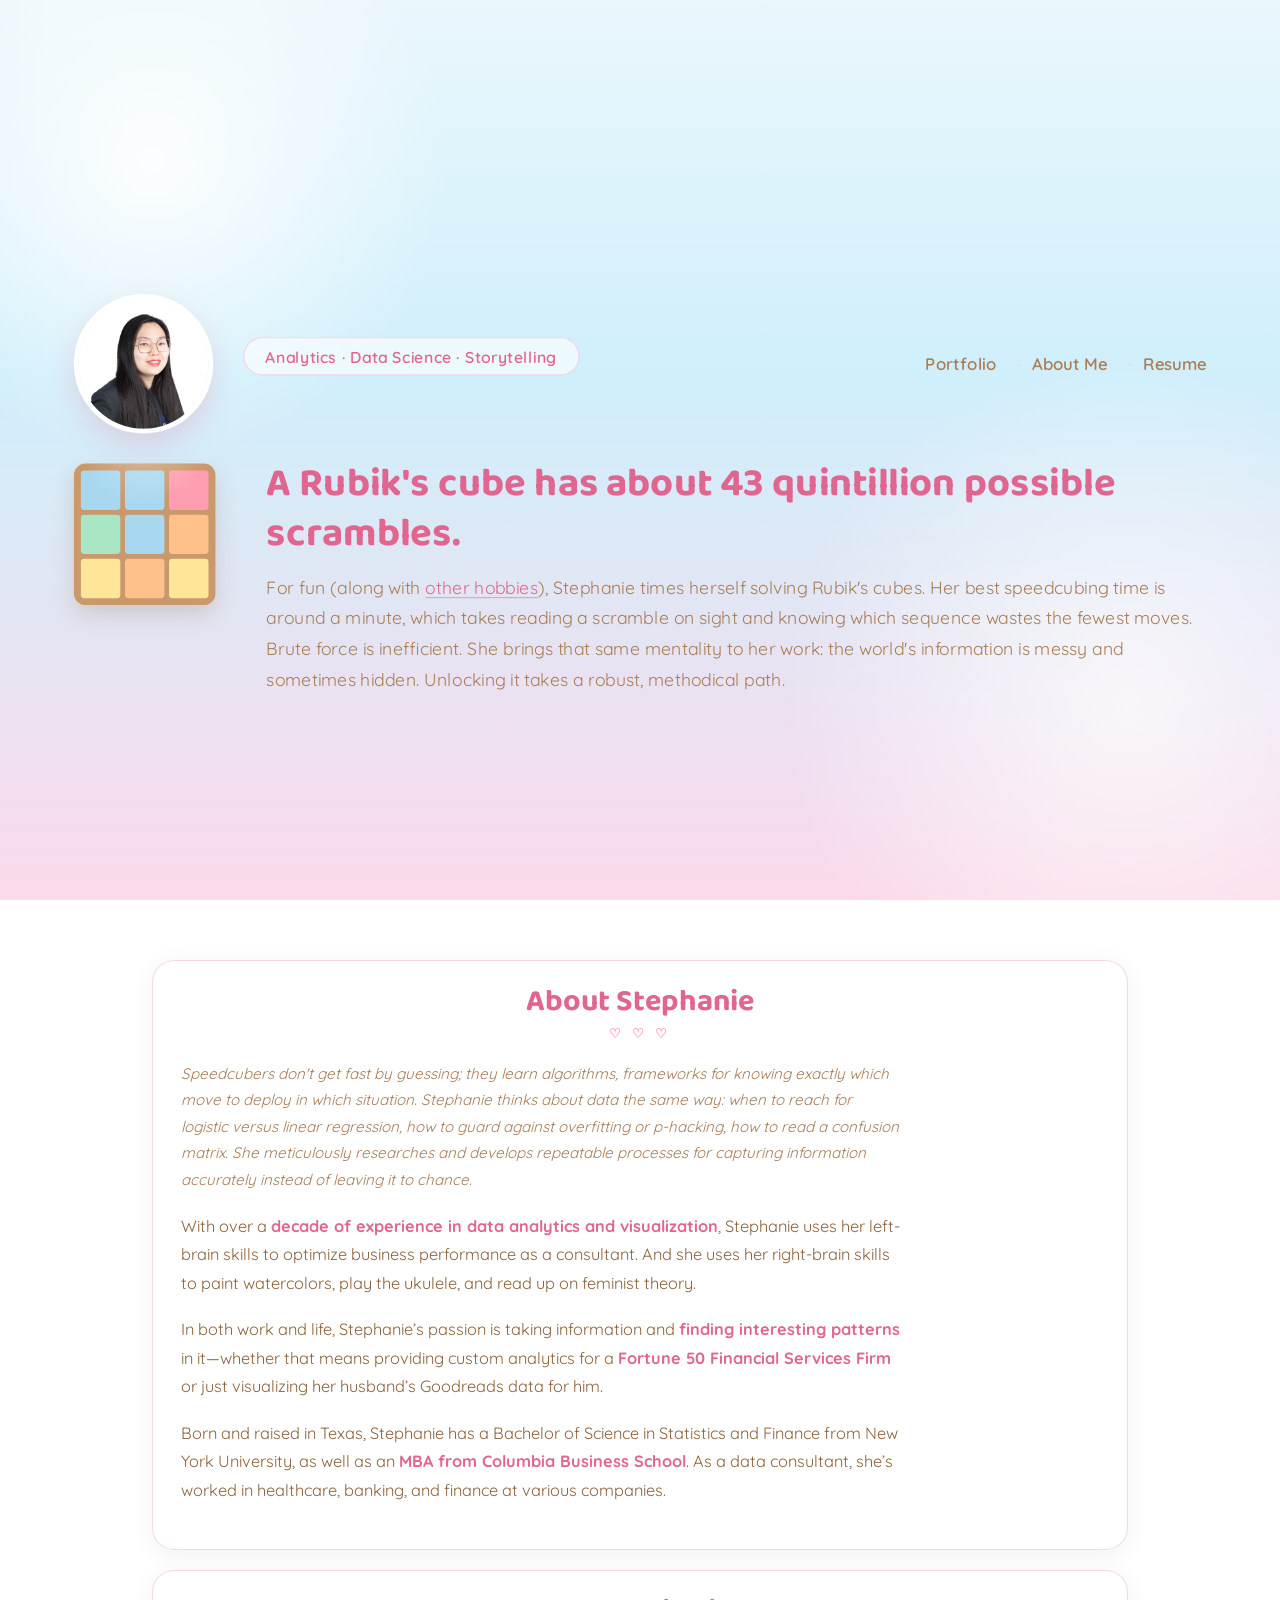
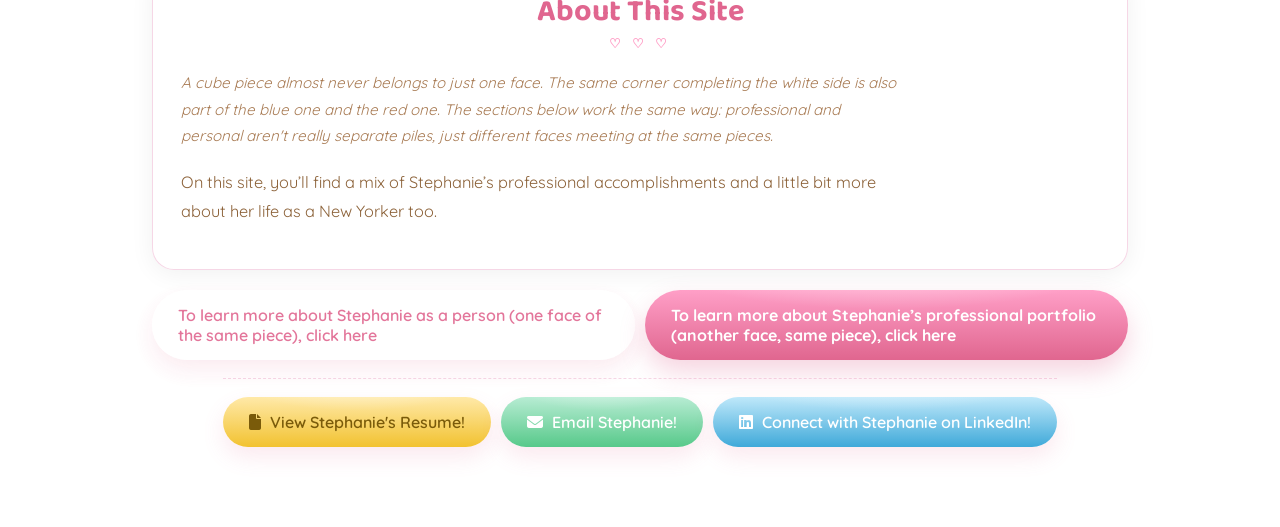
==== commit 044078c9: "Apply Stephanie's redrafted hero paragraph verbatim, with 'other hobbies' linking to the About page " ====
--- a/index.html
+++ b/index.html
@@ -114,7 +114,7 @@
              make it travel twice as far. -->
         <div class="hero-copy">
           <h1 class="lead-in">A Rubik's cube has about 43 quintillion possible scrambles.</h1>
-          <p class="cube-tagline reveal reveal-hero-body">For fun, Stephanie times herself solving Rubik's cubes, categorizes data, and makes art. Her best speedcubing time is around a minute, which takes reading a scramble on sight and knowing which sequence wastes the fewest moves. Brute force is too slow to bother with. She brings the same instinct to her work: the world's information is messy and sometimes hidden, and the skill isn't just finding an answer eventually. It's building an efficient, repeatable path to what it actually means.</p>
+          <p class="cube-tagline reveal reveal-hero-body">For fun (along with <a class="inline-link" href="about.html">other hobbies</a>), Stephanie times herself solving Rubik's cubes. Her best speedcubing time is around a minute, which takes reading a scramble on sight and knowing which sequence wastes the fewest moves. Brute force is inefficient. She brings that same mentality to her work: the world's information is messy and sometimes hidden. Unlocking it takes a robust, methodical path.</p>
         </div>
 
       </div>
--- a/styles.css
+++ b/styles.css
@@ -703,6 +703,31 @@
   font-weight:700;
 }
 
+/* Contextual link inside body copy, as opposed to the site's pill
+   buttons (.link, .social-button) and header nav (.quick-link). There is
+   no global "a" rule in this file, so without this a bare inline link
+   renders in the browser default blue with a default underline, which
+   fights the pastel palette badly.
+   Underlined rather than bold-and-pink alone: this sits inside the hero's
+   soft-gray supporting text, where a bold pink run would pull the eye
+   away from the <h1> hook directly above it. The offset and thin
+   underline keep it legible without the heavy default underline sitting
+   right on the descenders. */
+.inline-link{
+  color:var(--title);
+  text-decoration:underline;
+  text-decoration-thickness:1px;
+  text-underline-offset:3px;
+  text-decoration-color:rgba(214,89,138,.45);
+  transition:text-decoration-color .2s ease, color .2s ease;
+}
+
+.inline-link:hover{
+  color:#c94b7a;
+  text-decoration-color:currentColor;  /* underline darkens with the text
+                                           rather than staying faint */
+}
+
 /* Landing page's hero supporting paragraph, sitting under the <h1> hook
    line. The cube metaphor itself now lives in that headline; this
    paragraph carries the personal details and the work parallel. Sizing
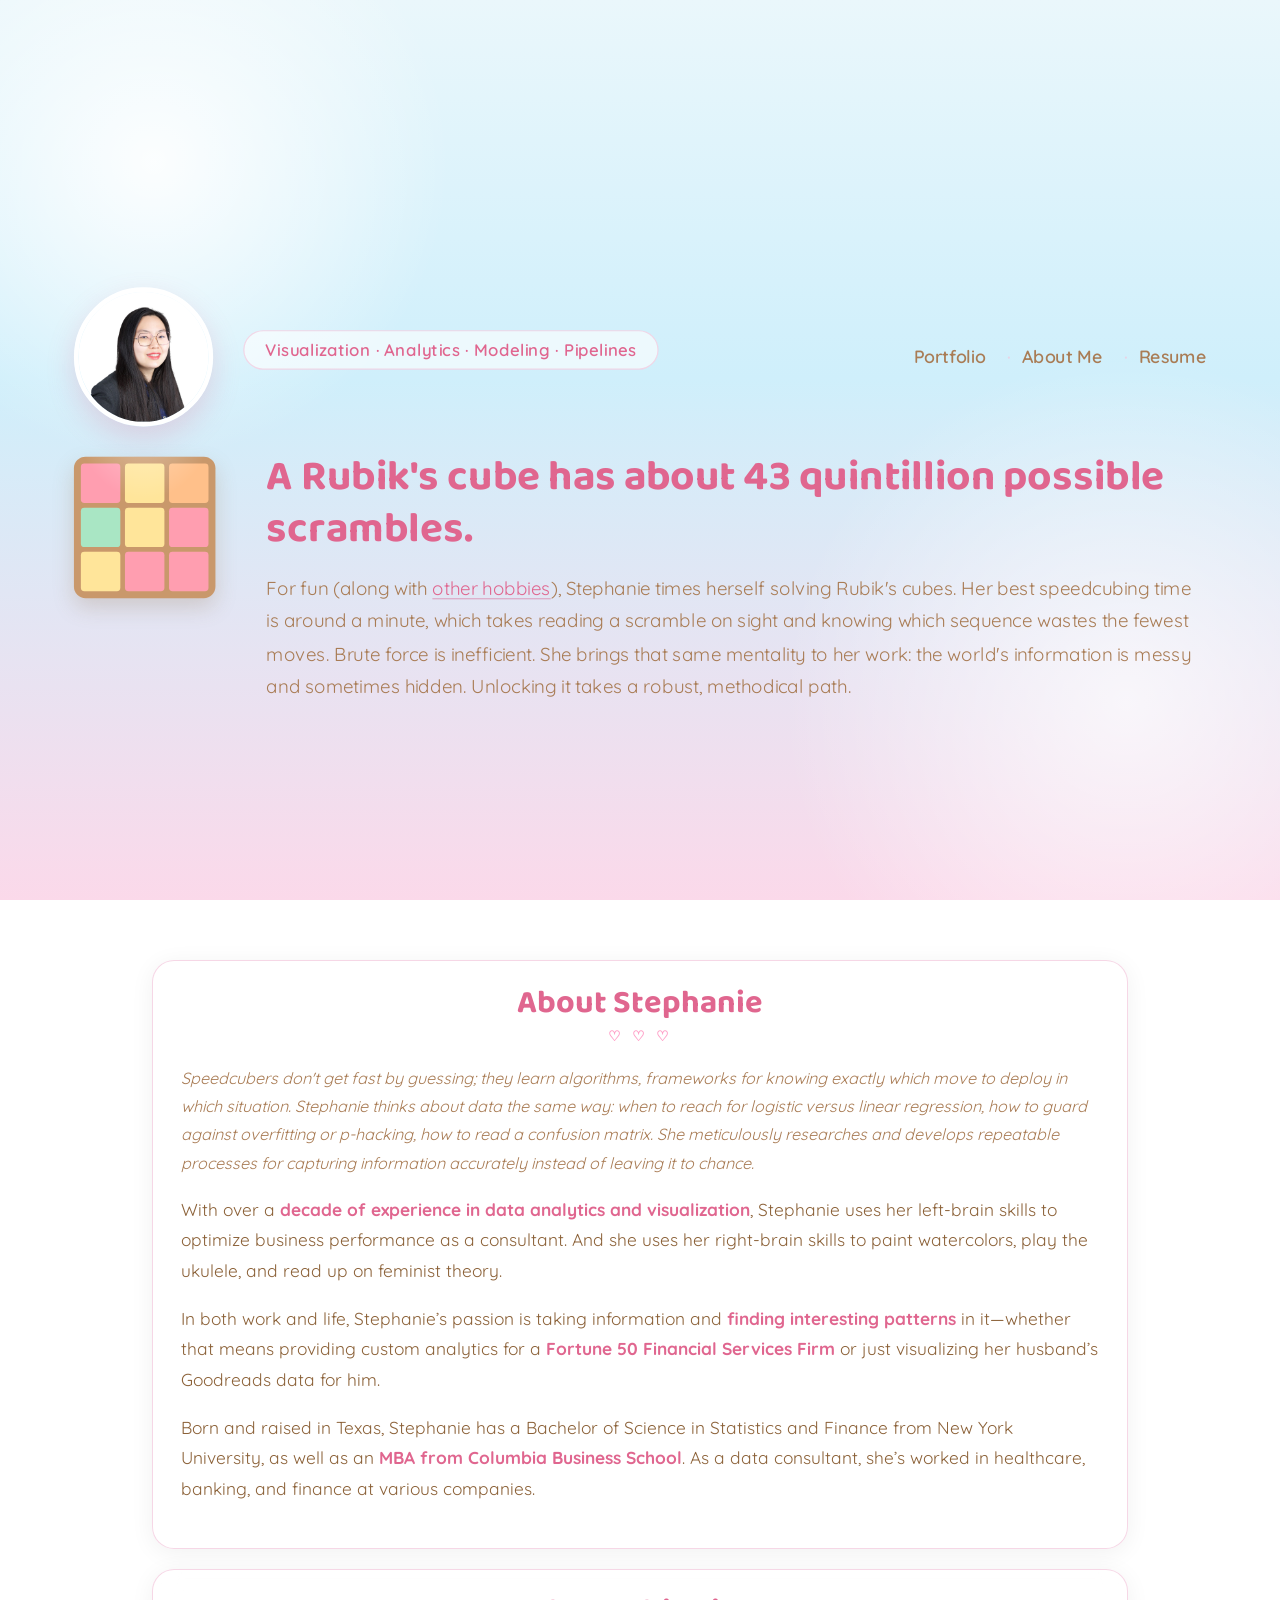
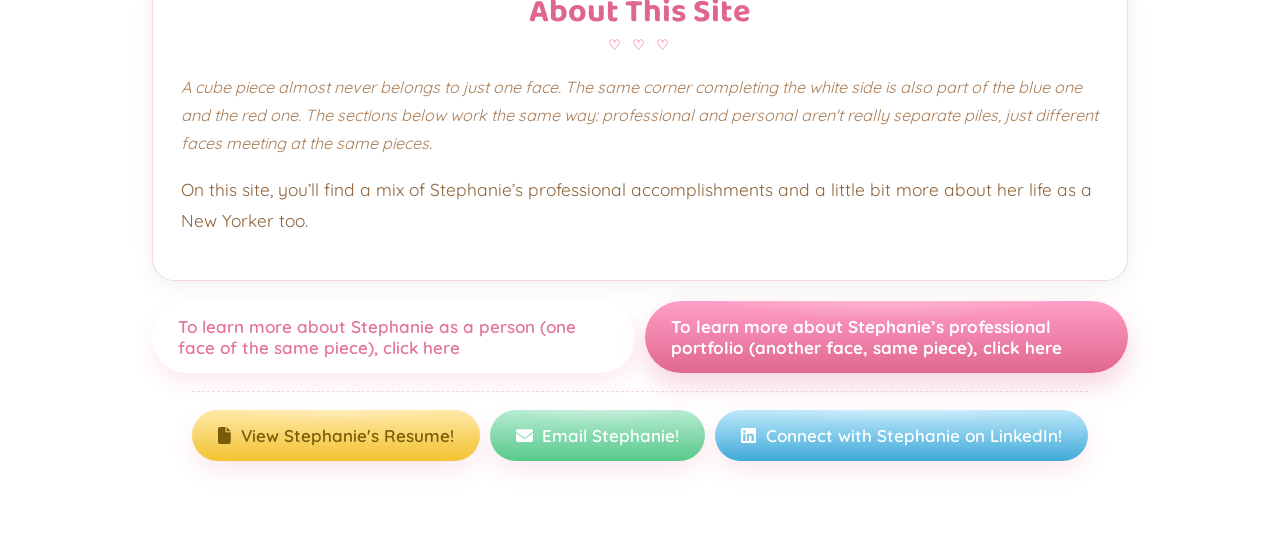
==== commit bae5aaff: "Update the professional eyebrow tag on landing and portfolio pages from 'Analytics · Data Science · " ====
--- a/index.html
+++ b/index.html
@@ -54,7 +54,7 @@
                page's <h1> is now the hero hook line in the lockup below,
                which is the actual message rather than a label. -->
           <div class="hero-heading">
-            <span class="eyebrow">Analytics · Data Science · Storytelling</span>
+            <span class="eyebrow">Visualization · Analytics · Modeling · Pipelines</span>
           </div>
         </div>
 
--- a/styles.css
+++ b/styles.css
@@ -4,6 +4,25 @@
    glossy pill-shaped buttons with a glass highlight, rounded cream card,
    bear-ear silhouettes peeking above the card (a nod to Rilakkuma),
    Baloo 2 for headings and Quicksand for body text. */
+
+/* ---- Root type size ----
+   Every font-size in this file is written in rem, which resolves against
+   this value. Nothing set it before, so the whole site ran at the browser
+   default of 16px, which left body copy around 16px: small for a 1000px
+   column, and smaller still in practice because Quicksand has a low
+   x-height and the warm-brown-on-pale-gradient contrast is soft.
+   106.25% of 16px is 17px, so body copy lands near 17.3px and every other
+   size scales with it, preserving the hierarchy. Use a percentage rather
+   than a px value: a px root would override the font size a visitor set
+   in their own browser preferences, which matters for anyone who enlarges
+   text to read comfortably.
+   Layout widths are in px, so the column doesn't grow with this. That's
+   deliberate, since larger text in the same column also shortens each
+   line in characters. To dial the whole site's text up or down, change
+   this one number. */
+html{
+  font-size:106.25%;
+}
 
 /* ---- Color/shadow variables, reused everywhere below via var(--name) ----
    Changing a value here updates it site-wide, instead of hunting down
@@ -515,15 +534,22 @@
   }
 }
 
-/* Paragraphs inside a content-block panel need to fill the panel, not
-   stop at the base "p" rule's 660px measure — the panel itself is
-   already the full column width, so a 660px cap inside it left a
-   permanent empty stripe on the right (or, on the landing page
-   specifically, inside the 720px-measure override), the exact
-   whitespace problem panels exist to solve, just relocated inside the
-   box. Generalized from a landing-only rule so About and Portfolio's
-   content-block paragraphs get the same fix. */
-.content-block p{
+/* Paragraphs inside a content-block panel fill the panel, rather than
+   stopping at the reading-measure caps set elsewhere (the base "p" rule's
+   660px, or the 720px ".landing-page .wrap p" / ".portfolio-page .wrap p"
+   / ".about-page p" overrides). The panel is already the full column
+   width, so any cap inside it leaves a permanent empty stripe down its
+   right side: the exact whitespace problem the panels exist to solve,
+   just relocated inside the box.
+   SPECIFICITY, and this has bitten once already: a bare ".content-block
+   p" scores (0,1,1), which LOSES to ".landing-page .wrap p" at (0,2,1),
+   so the 720px cap silently won and the text stopped short of the panel
+   edge. Each selector below is page-scoped to reach (0,3,1) and beat
+   those page-level caps outright. Don't collapse these back into one
+   bare ".content-block p" — it looks tidier and quietly breaks. */
+.landing-page .content-block p,
+.about-page .content-block p,
+.portfolio-page .content-block p{
   max-width:none;
 }
 
@@ -1171,6 +1197,91 @@
   font-size:.95rem;
 }
 
+/* ---- TBM card specifics ----
+   This card differs from the others: its thumbnails are <button>s that
+   open a lightbox rather than <a>s that navigate to a live URL (the work
+   is internal, so there's no public link), and its title isn't a link
+   for the same reason. */
+
+/* The title on this one card is a plain span, not a link, but should look
+   identical to the .project-card a title on the others */
+.project-title-static{
+  font-family:"Baloo 2", sans-serif;
+  font-weight:700;
+  font-size:1.1rem;
+  color:var(--title);
+}
+
+/* Reset default <button> chrome so a button-wrapped thumbnail looks exactly
+   like the <a>-wrapped thumbnails on the other cards. Without this the
+   browser draws its native grey button background, border, and padding
+   around the image. */
+.tbm-shot{
+  padding:0;
+  border:none;
+  background:none;
+  font:inherit;
+  cursor:zoom-in;   /* hints the image enlarges on click */
+}
+
+/* display:block only on the mini-thumbs — NOT on the lead button, which
+   also carries .project-thumb (display:flex, to center its image). If
+   this block reset applied to the lead button too it would come later in
+   the cascade and cancel that flex. The mini-thumbs don't use
+   .project-thumb, so they need block here to shed the inline-button
+   baseline gap. */
+.tbm-mini{
+  display:block;
+}
+
+/* The lead thumbnail button reuses .project-thumb (the fixed-width left
+   column), so it only needs the button reset above plus a full-height
+   fill to match the sibling text column */
+/* The lead thumbnail on the TBM card is a <button>, so the
+   ".project-card > a { flex:0 0 300px }" rule that sizes the other cards'
+   thumbnail column does NOT match it (that selector targets <a> only).
+   Without this the button fell back to auto width and stretched to fill
+   the row, collapsing the text into a narrow strip. Re-declare the same
+   fixed 300px column here so this card lays out identically. It reuses
+   .project-thumb for the inner fill (height:100%, image object-fit), so
+   only the column sizing needs restating. */
+.project-card-tbm > .tbm-shot{
+  flex:0 0 300px;
+}
+
+/* Row of the three secondary screenshots under the description. A simple
+   flex row; each mini-thumb shares the width evenly and keeps a fixed
+   aspect box so the row stays tidy regardless of each shot's dimensions. */
+.tbm-thumb-row{
+  display:flex;
+  gap:10px;
+  margin-top:14px;
+}
+
+.tbm-mini{
+  flex:1 1 0;
+  min-width:0;
+  border-radius:10px;
+  overflow:hidden;
+  border:1px solid var(--panel-border);
+  line-height:0;   /* removes the descender gap under the inline image */
+}
+
+.tbm-mini img{
+  width:100%;
+  height:64px;
+  object-fit:cover;         /* crop to fill the small tile; the full image
+                               is one click away in the lightbox */
+  object-position:top left; /* dashboards lead with a title/header, so the
+                               top-left corner is the most recognisable crop */
+  display:block;
+  transition:transform .25s ease;
+}
+
+.tbm-mini:hover img{
+  transform:scale(1.06);   /* subtle zoom on hover signals interactivity */
+}
+
 /* ============================= Lightbox popup ============================= */
 /* Used on about.html: clicking any gallery thumbnail opens this full-screen
    dark overlay with a bigger version of that image. Hidden by default
@@ -1217,6 +1328,48 @@
   cursor:pointer;
 }
 
+/* Prev/next paging arrows for the multi-image lightbox (only the TBM card
+   uses paging; on about.html there are no .lightbox-nav elements, so these
+   rules simply match nothing there). Positioned against the viewport
+   edges, vertically centred. */
+.lightbox-nav{
+  position:absolute;
+  top:50%;
+  transform:translateY(-50%);
+  background:rgba(255,255,255,.14);
+  border:none;
+  color:var(--white);
+  font-size:2.4rem;
+  line-height:1;
+  width:52px;
+  height:52px;
+  border-radius:50%;
+  cursor:pointer;
+  display:flex;
+  align-items:center;
+  justify-content:center;
+  transition:background .2s ease;
+}
+
+.lightbox-nav:hover{
+  background:rgba(255,255,255,.28);
+}
+
+.lightbox-prev{ left:22px; }
+.lightbox-next{ right:22px; }
+
+/* On narrow screens tuck the arrows in tighter and shrink them so they
+   don't overlap the image */
+@media (max-width:700px){
+  .lightbox-nav{
+    width:42px;
+    height:42px;
+    font-size:1.9rem;
+  }
+  .lightbox-prev{ left:8px; }
+  .lightbox-next{ right:8px; }
+}
+
 /* ============================= About page ============================= */
 /* Everything below with an ".about-page" prefix only applies on about.html,
    since that's the only page whose <body> has class="about-page" */
@@ -1319,16 +1472,12 @@
   text-align:left;
 }
 
-/* ".about-page p" above and ".content-block p" earlier in this file have
-   equal specificity, so source order alone would let this later rule
-   win and re-impose the 720px cap inside a content-block panel — which
-   would recreate the exact "empty stripe inside the panel" bug the
-   landing page already hit once. This explicit override (extra
-   ".about-page" prefix bumps specificity) keeps panel paragraphs full-
-   width regardless of file order. */
-.about-page .content-block p{
-  max-width:none;
-}
+/* NOTE: ".about-page .content-block p" used to sit here to stop the
+   ".about-page p" rule above from re-imposing its 720px cap inside a
+   panel. That override now lives with its landing-page and
+   portfolio-page siblings in the single consolidated rule earlier in
+   this file (search "SPECIFICITY"), so all three pages fix the same
+   trap in one place instead of three. */
 
 /* Generic boxed-card look applied to every <ul> on the About page
    (hobbies list, volunteering list) — the Favorites list inside .quickfacts
@@ -1477,6 +1626,13 @@
     flex:1 1 auto;
   }
 
+  /* Same fix for the TBM card's <button> lead thumbnail, which the
+     "> a" selector above doesn't match — without this it keeps its
+     desktop "flex:0 0 300px" and won't stack full-width on mobile */
+  .project-card-tbm > .tbm-shot{
+    flex:1 1 auto;
+  }
+
   .project-thumb{
     height:180px;
     border-right:none;
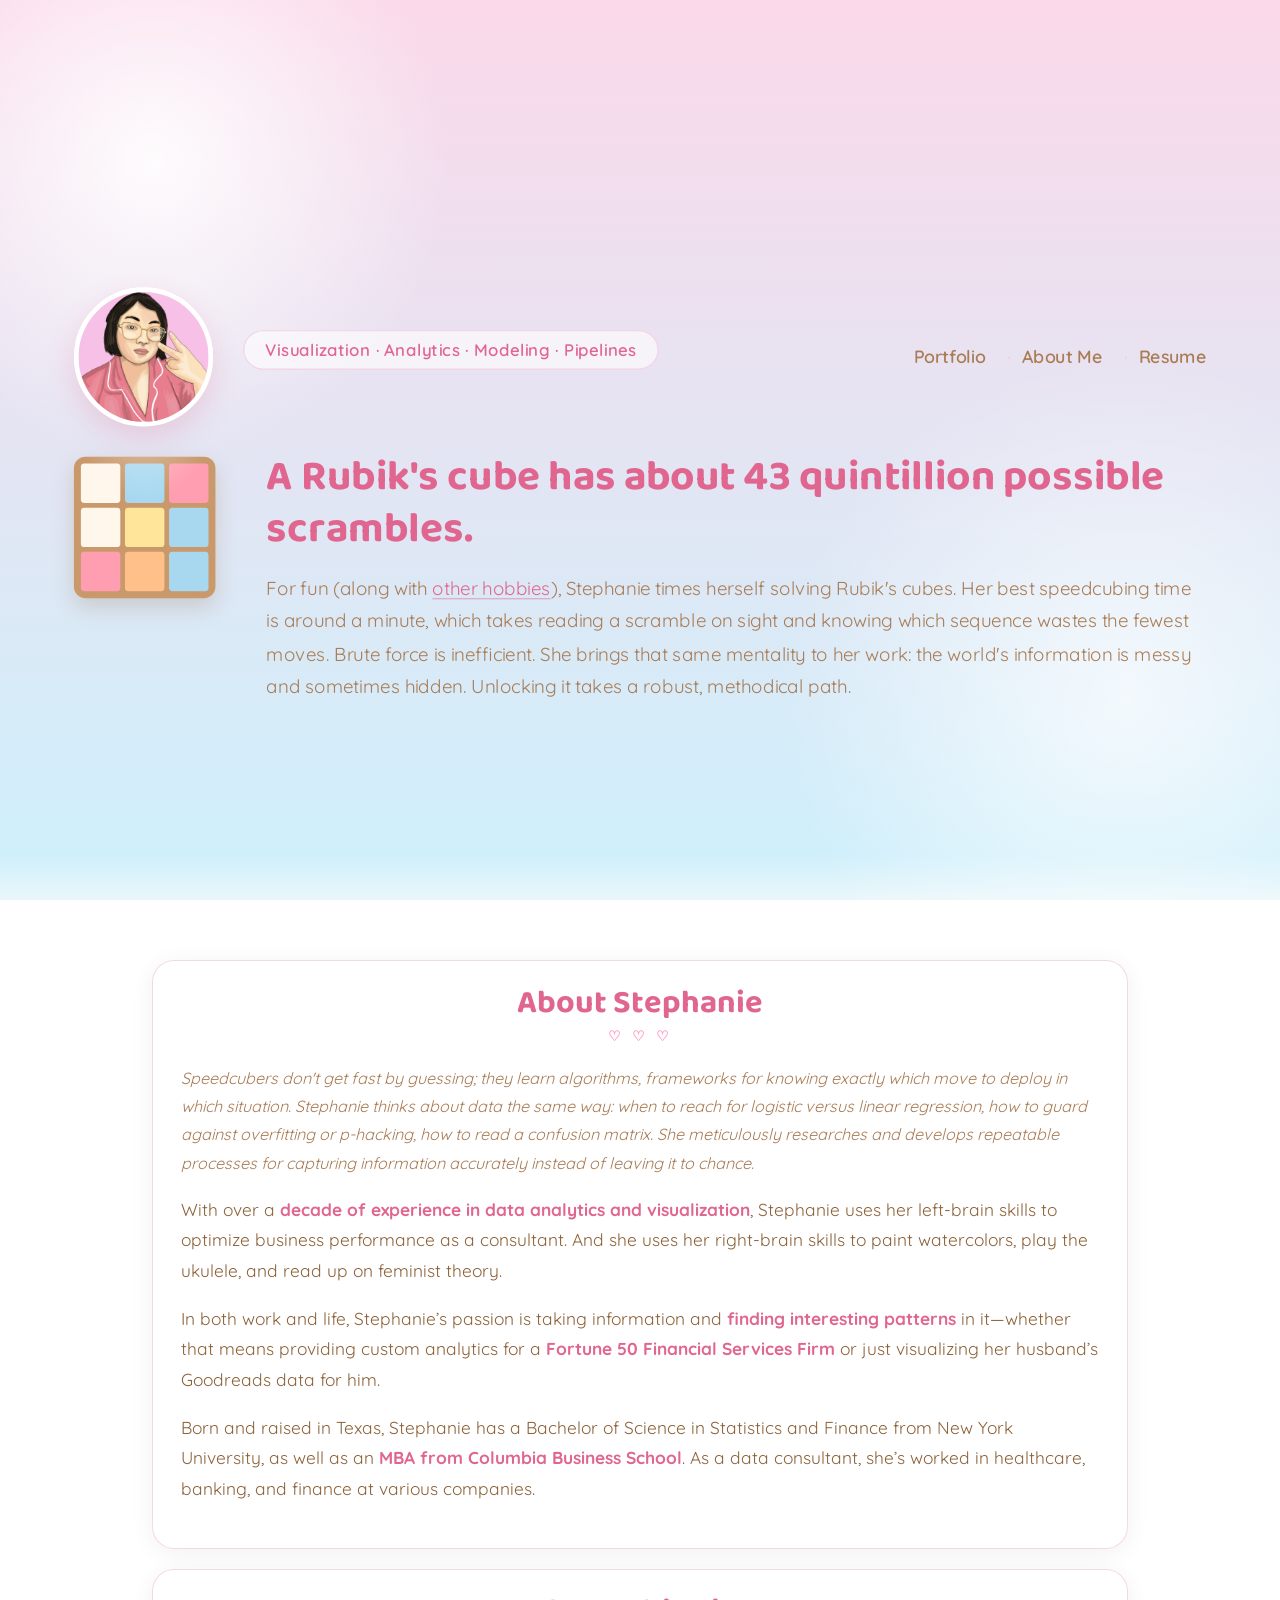
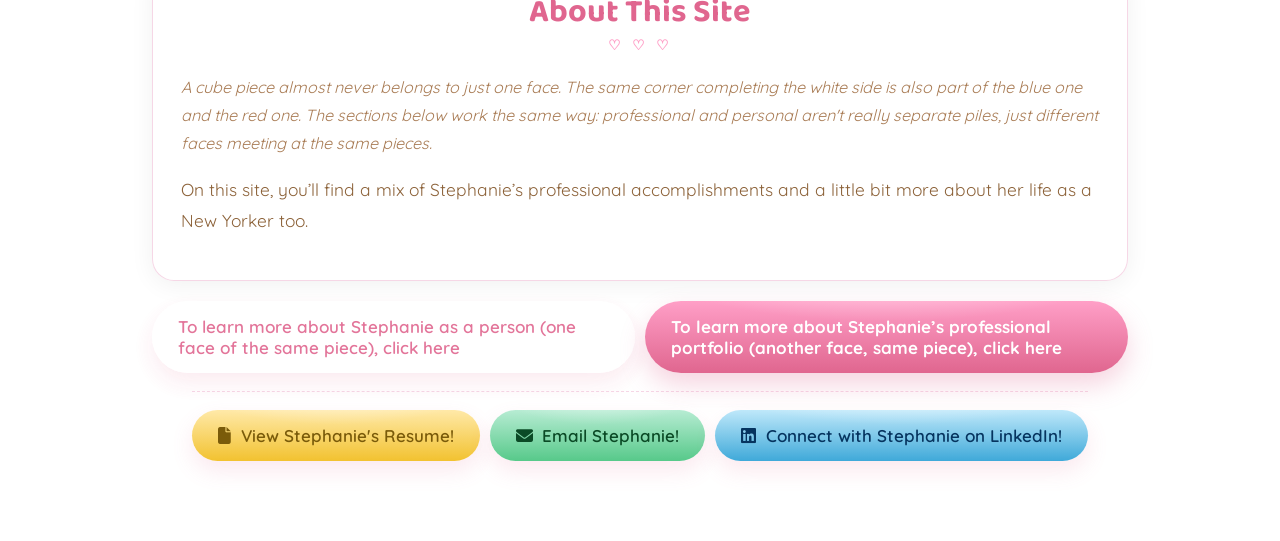
==== commit 68f8e728: "Replace portrait on landing and about pages with new self-portrait" ====
--- a/index.html
+++ b/index.html
@@ -45,7 +45,7 @@
       <div class="site-header reveal">
         <div class="hero-row">
           <div class="hero-photo">
-            <img class="portrait" src="images/linkedin-headshot.jpg" alt="Stephanie McArthur">
+            <img class="portrait" src="images/self-portrait.jpg" alt="Stephanie McArthur">
           </div>
           <!-- The site name ("Stephanie McArthur's Website") used to sit
                here as the page <h1>. Removed for a cleaner header: her
--- a/styles.css
+++ b/styles.css
@@ -28,9 +28,9 @@
    Changing a value here updates it site-wide, instead of hunting down
    every place a color was used. */
 :root{
-  --sky-top:#EAF7FB;      /* background gradient: top of the sky */
-  --sky-mid:#CFEFFB;      /* background gradient: middle of the sky */
-  --sky-bottom:#FBD9EA;   /* background gradient: bottom, fades into pink */
+  --sky-top:#FBD9EA;      /* background gradient: top of the sky, now pink */
+  --sky-mid:#CFEFFB;      /* background gradient: middle of the sky, blue */
+  --sky-bottom:#EAF7FB;   /* background gradient: bottom, palest blue */
   --panel:rgba(255,249,241,.92);      /* the cream card background (.wrap) */
   --panel-border:rgba(243,198,220,.7); /* soft pink border used on cards/dividers */
   --title:#E0668F;        /* main pink accent color, used for headings + primary buttons */
@@ -66,7 +66,7 @@
   background:
     radial-gradient(circle at 12% 18%, rgba(255,255,255,.9), transparent 22%),
     radial-gradient(circle at 88% 78%, rgba(255,255,255,.7), transparent 26%),
-    linear-gradient(180deg, var(--sky-top), var(--sky-mid) 42%, var(--sky-bottom));
+    linear-gradient(180deg, var(--sky-top), var(--sky-mid) 95%, var(--sky-bottom));
   background-attachment:fixed;
 }
 
@@ -624,10 +624,10 @@
   pointer-events:none;
 }
 
-/* Visually hides text while keeping it readable to screen readers — used
-   on the About page's static hobby cube so each color-coded cell still
-   announces what it stands for, even though sighted users get that
-   info from the "title" tooltip on hover instead */
+/* Visually hides text while keeping it readable to screen readers. A
+   generic accessibility utility (kept available for future use even
+   though the About page's static hobby cube that originally used it has
+   been removed). */
 .sr-only{
   position:absolute;
   width:1px;
@@ -639,45 +639,6 @@
   white-space:nowrap;
   border:0;
 }
-
-/* About page's STATIC hobby cube (see the long comment in about.html for
-   why this one doesn't animate like the other two). Each cell gets a
-   fixed color standing for one hobby, plus a subtle hover lift so it's
-   clear the cells are individually meaningful, not just decoration. */
-.hobby-cell{
-  position:relative;
-  display:flex;
-  align-items:center;
-  justify-content:center;
-  cursor:default;
-  transition:transform .15s ease;
-  color:#6B4A2E;  /* shared dark ink color for every icon, so they read
-                      clearly against any of the light pastel cell colors */
-}
-
-.hobby-cell:hover,
-.hobby-cell:focus{
-  transform:scale(1.12);
-}
-
-/* Every hand-drawn SVG icon shares this sizing — small enough to fit the
-   ~24px cell with breathing room, using currentColor so they all pick up
-   the ink color set on .hobby-cell above without needing per-icon rules */
-.hobby-icon{
-  width:15px;
-  height:15px;
-}
-
-.hobby-art{ background:#FF9EB0; }
-.hobby-ukulele{ background:#FFE59A; }
-.hobby-volunteering{ background:#A9E6C4; }
-.hobby-cube{ background:#A8D8F0; }
-.hobby-yoga{ background:#FFC08A; }
-.hobby-asl{ background:#D9C4F0; }
-.hobby-husband{ background:#FFB199; }
-.hobby-blank{ background:#EFE9DE; }
-
-
 
 /* Headings use Baloo 2 (the rounded display font) in the pink accent color */
 h1,
@@ -868,7 +829,7 @@
   color:var(--title);
   background:linear-gradient(180deg, var(--white), var(--btn));
   box-shadow:var(--shadow-soft);
-  transition:transform .18s ease, background .18s ease, box-shadow .18s ease;
+  transition:transform .18s ease, background .18s ease, box-shadow .18s ease, color .18s ease;
   cursor:pointer;
 }
 
@@ -897,24 +858,66 @@
   box-shadow:0 14px 28px rgba(224,102,143,.18);
 }
 
-/* Social buttons use white text since their backgrounds are solid colors
-   (set individually below) rather than the pale white/pink gradient
-   used by plain .link buttons */
+/* Social buttons: the resume button always used dark text on its pale
+   gold (readable), but email/linkedin previously used white text on pale
+   pastels — which is fundamentally low-contrast (white on any true
+   pastel fails WCAG AA no matter the exact shade). So instead of white
+   at rest, email/linkedin now use a DARK brand-tinted text (deep green /
+   deep navy) on the pastel background, which is both readable (contrast
+   ~5-9:1) and reinforces the brand color. On hover the background
+   saturates to the real brand color; the text then flips to white where
+   that stays readable (LinkedIn) or stays dark where it wouldn't (email,
+   on Gmail's mid-tone green). See the per-button rules below. */
 .social-button{
   color:var(--white);
 }
 
 .social-button.email{
   background:linear-gradient(180deg, var(--green1), var(--green2));
+  color:#0B4A26;   /* deep green, readable on the pale mint at rest */
 }
 
 .social-button.linkedin{
   background:linear-gradient(180deg, var(--blue1), var(--blue2));
+  color:#06345F;   /* deep navy, readable on the pale blue at rest */
 }
 
 .social-button.resume{
   background:linear-gradient(180deg, #FFE9A8, #F2C230);
   color:#7a5b0a;
+}
+
+/* Brand-color hover states: at rest each button wears the soft pastel
+   gradient above (kawaii palette) with dark text; on hover it shifts to
+   the actual saturated brand color, giving recognizability right when
+   someone's about to click. These need TWO classes (.social-button.email)
+   so they out-specify the generic ".social-button:hover" rule above,
+   which sets the pink gradient — a single-class hover there would
+   otherwise win by source order. The shift animates via the
+   "background"/"color" transitions on the base .social-button, so it
+   fades alongside the lift. Hexes are the real brand marks: Gmail green
+   #34A853 (the green segment of the current multicolor "M"), LinkedIn
+   blue #0A66C2. Text handling differs by brand: LinkedIn's blue is dark
+   enough for white text, so it flips to white on hover; Gmail's green is
+   a mid-tone where white would be below AA, so email keeps its dark green
+   text throughout. The resume button has no brand to match, so it just
+   deepens its own gold and keeps its dark text. */
+.social-button.email:hover{
+  background:linear-gradient(180deg, #4CB56A, #34A853);
+  /* Text stays dark green (does NOT flip to white like LinkedIn below):
+     white on Gmail's mid-tone green is only ~2.6-3:1, below AA. Gmail's
+     own UI uses dark marks on green for the same reason. Dark green text
+     on the saturated green stays high-contrast in the hover state. */
+}
+
+.social-button.linkedin:hover{
+  background:linear-gradient(180deg, #2A7CD4, #0A66C2);
+  color:var(--white);   /* LinkedIn's blue is dark enough that white text
+                            clears AA (~4.3-5.7:1) */
+}
+
+.social-button.resume:hover{
+  background:linear-gradient(180deg, #FCDC7A, #E8B01E);
 }
 
 /* Stronger/bolder version of .link, used for the "Portfolio" link at the
@@ -1282,6 +1285,22 @@
   transform:scale(1.06);   /* subtle zoom on hover signals interactivity */
 }
 
+/* Wrapper for the resume button in the portfolio intro. The base
+   .social-button rule sets width:min(100%,520px), which would stretch
+   the button to a wide 520px bar under the tagline. Centering the
+   wrapper as a flex row and letting the button be width:auto here keeps
+   it a normal content-sized pill, centered like the eyebrow and cube
+   above it. margin-top gives it breathing room below the tagline. */
+.intro-resume{
+  display:flex;
+  justify-content:center;
+  margin-top:20px;
+}
+
+.intro-resume .social-button{
+  width:auto;
+}
+
 /* ============================= Lightbox popup ============================= */
 /* Used on about.html: clicking any gallery thumbnail opens this full-screen
    dark overlay with a bigger version of that image. Hidden by default
